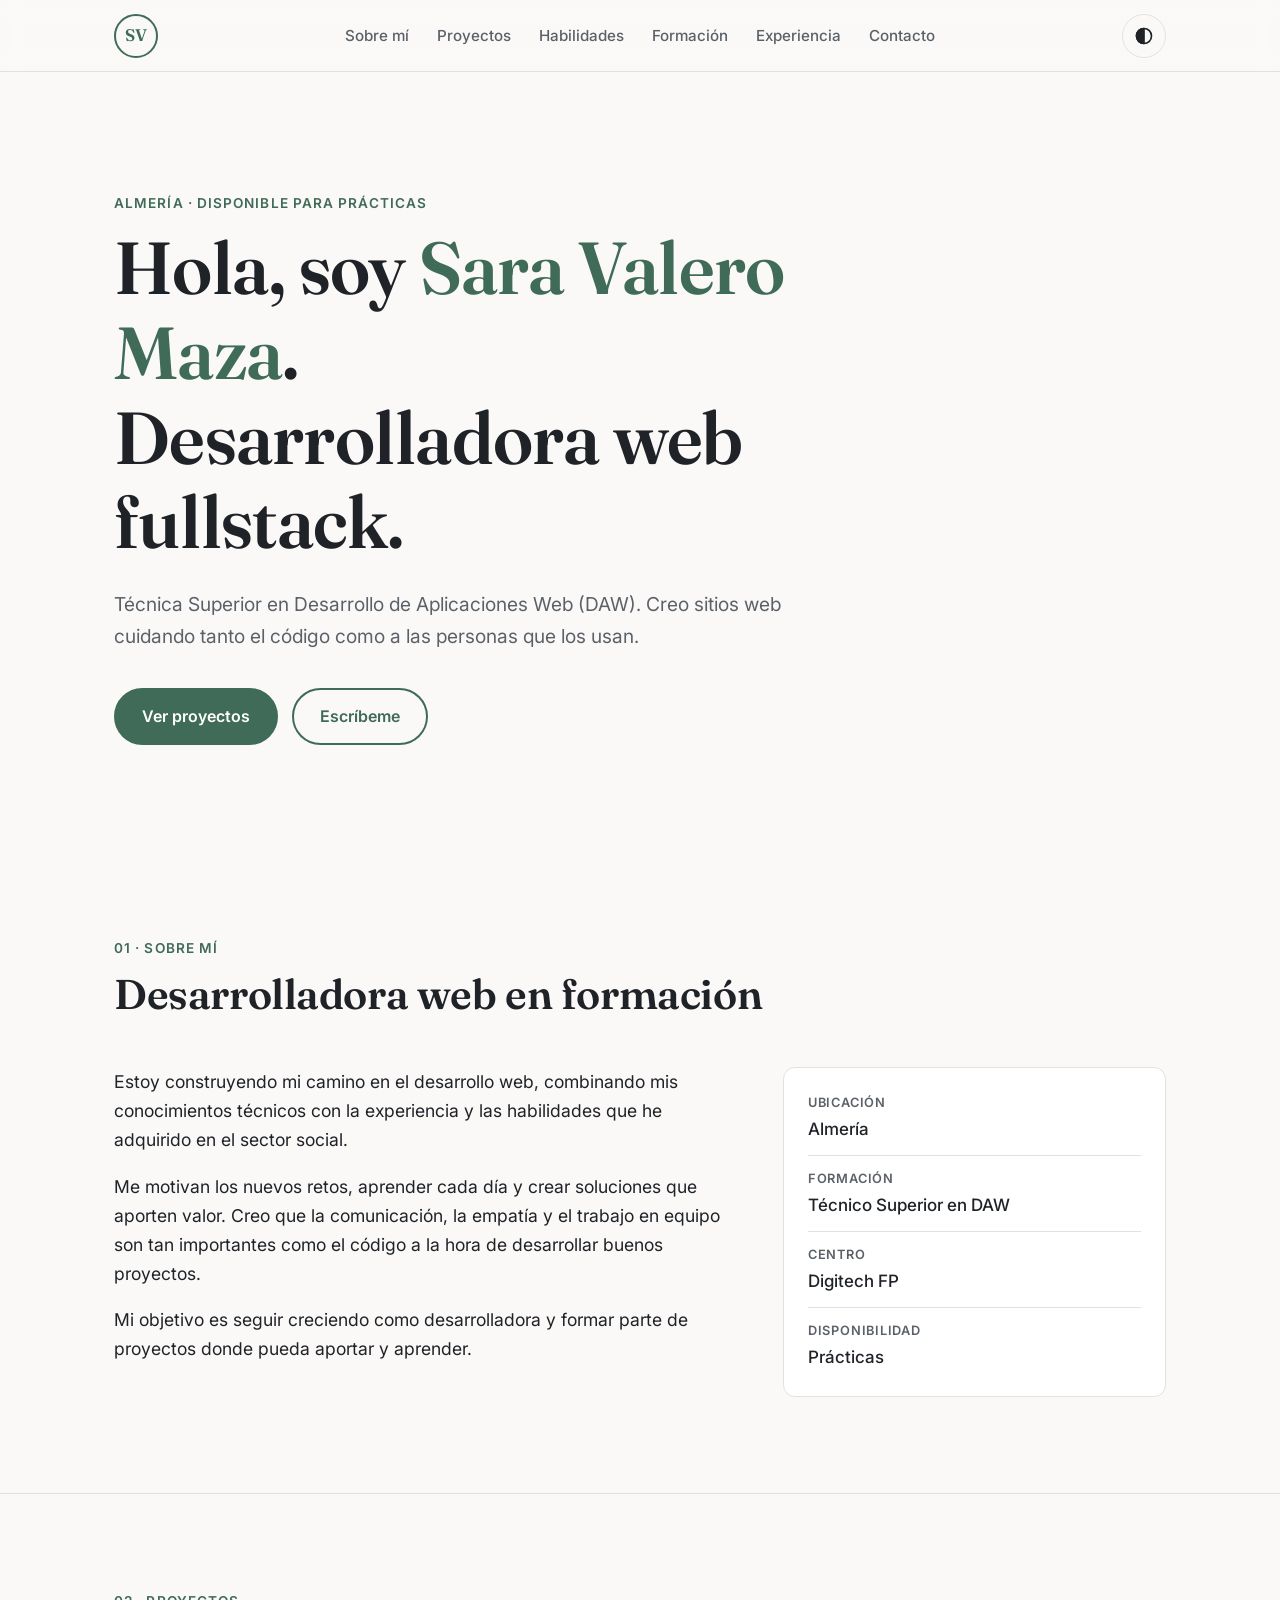
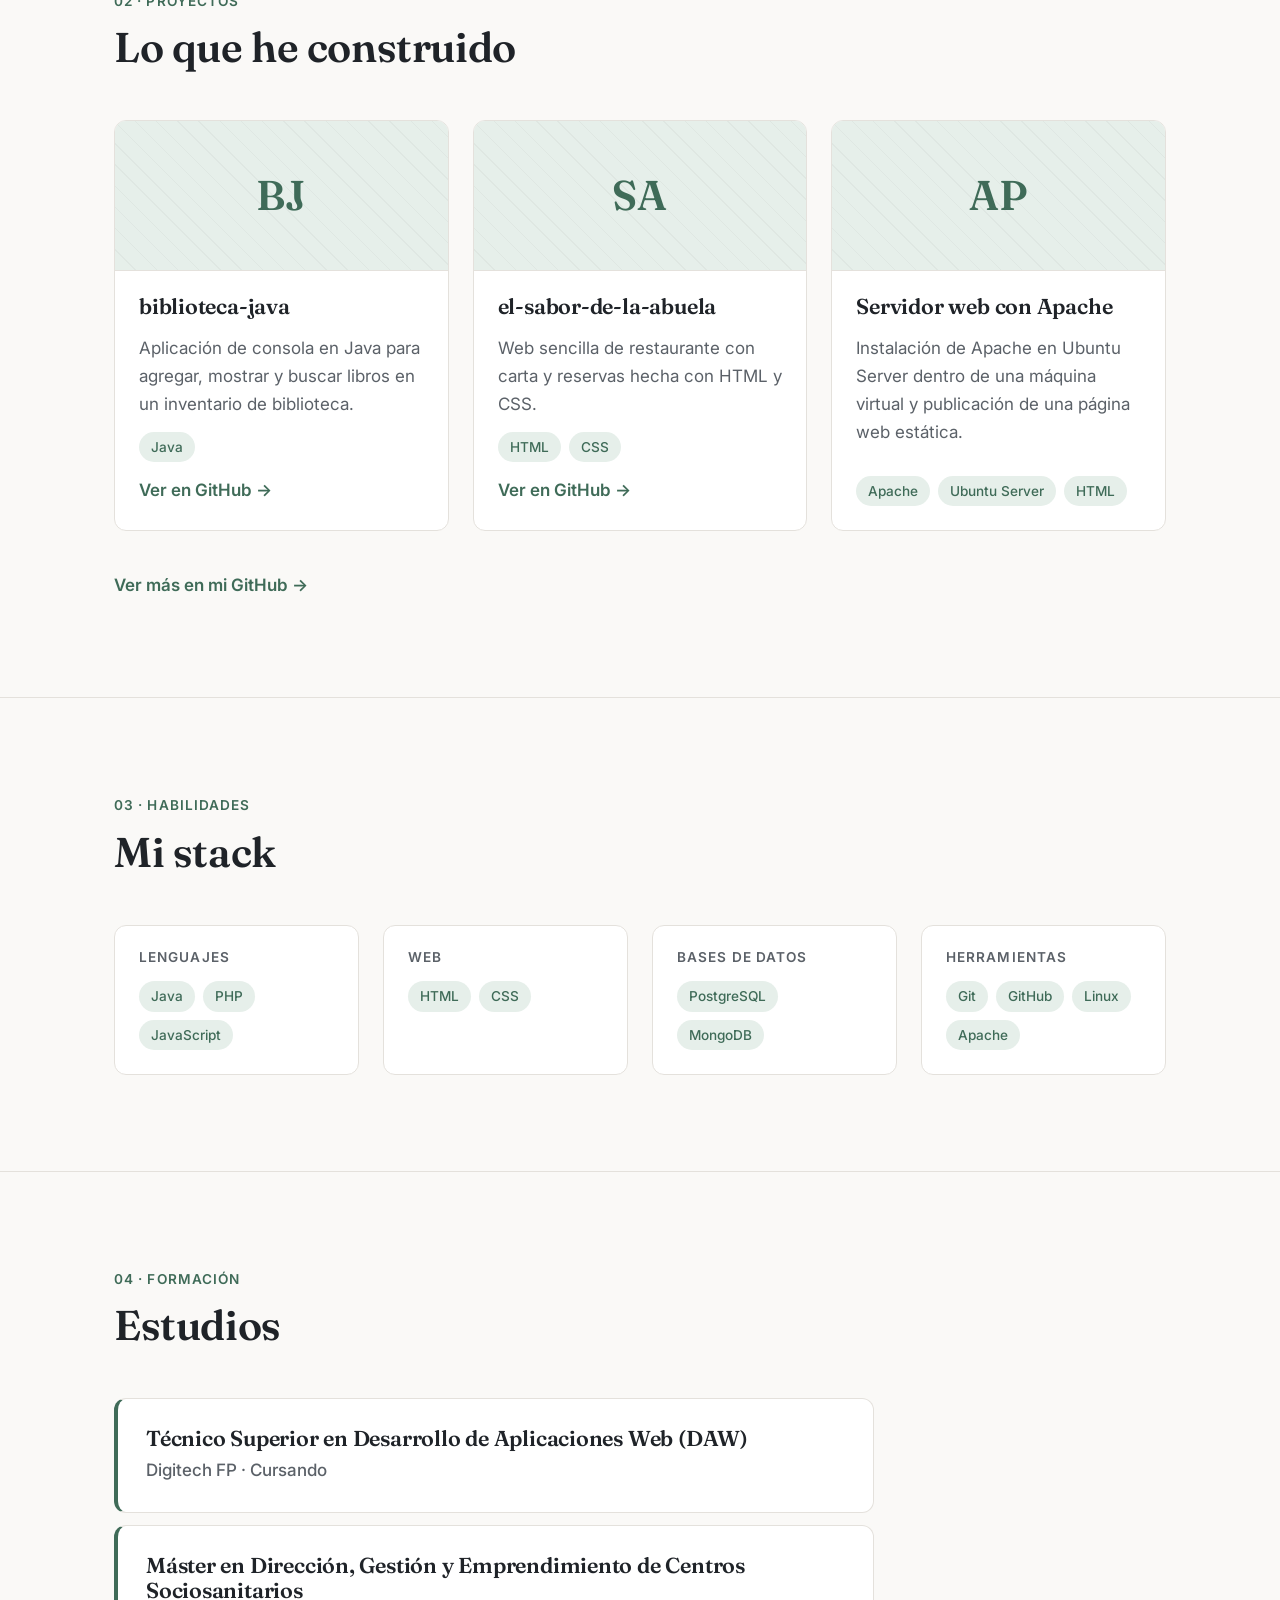
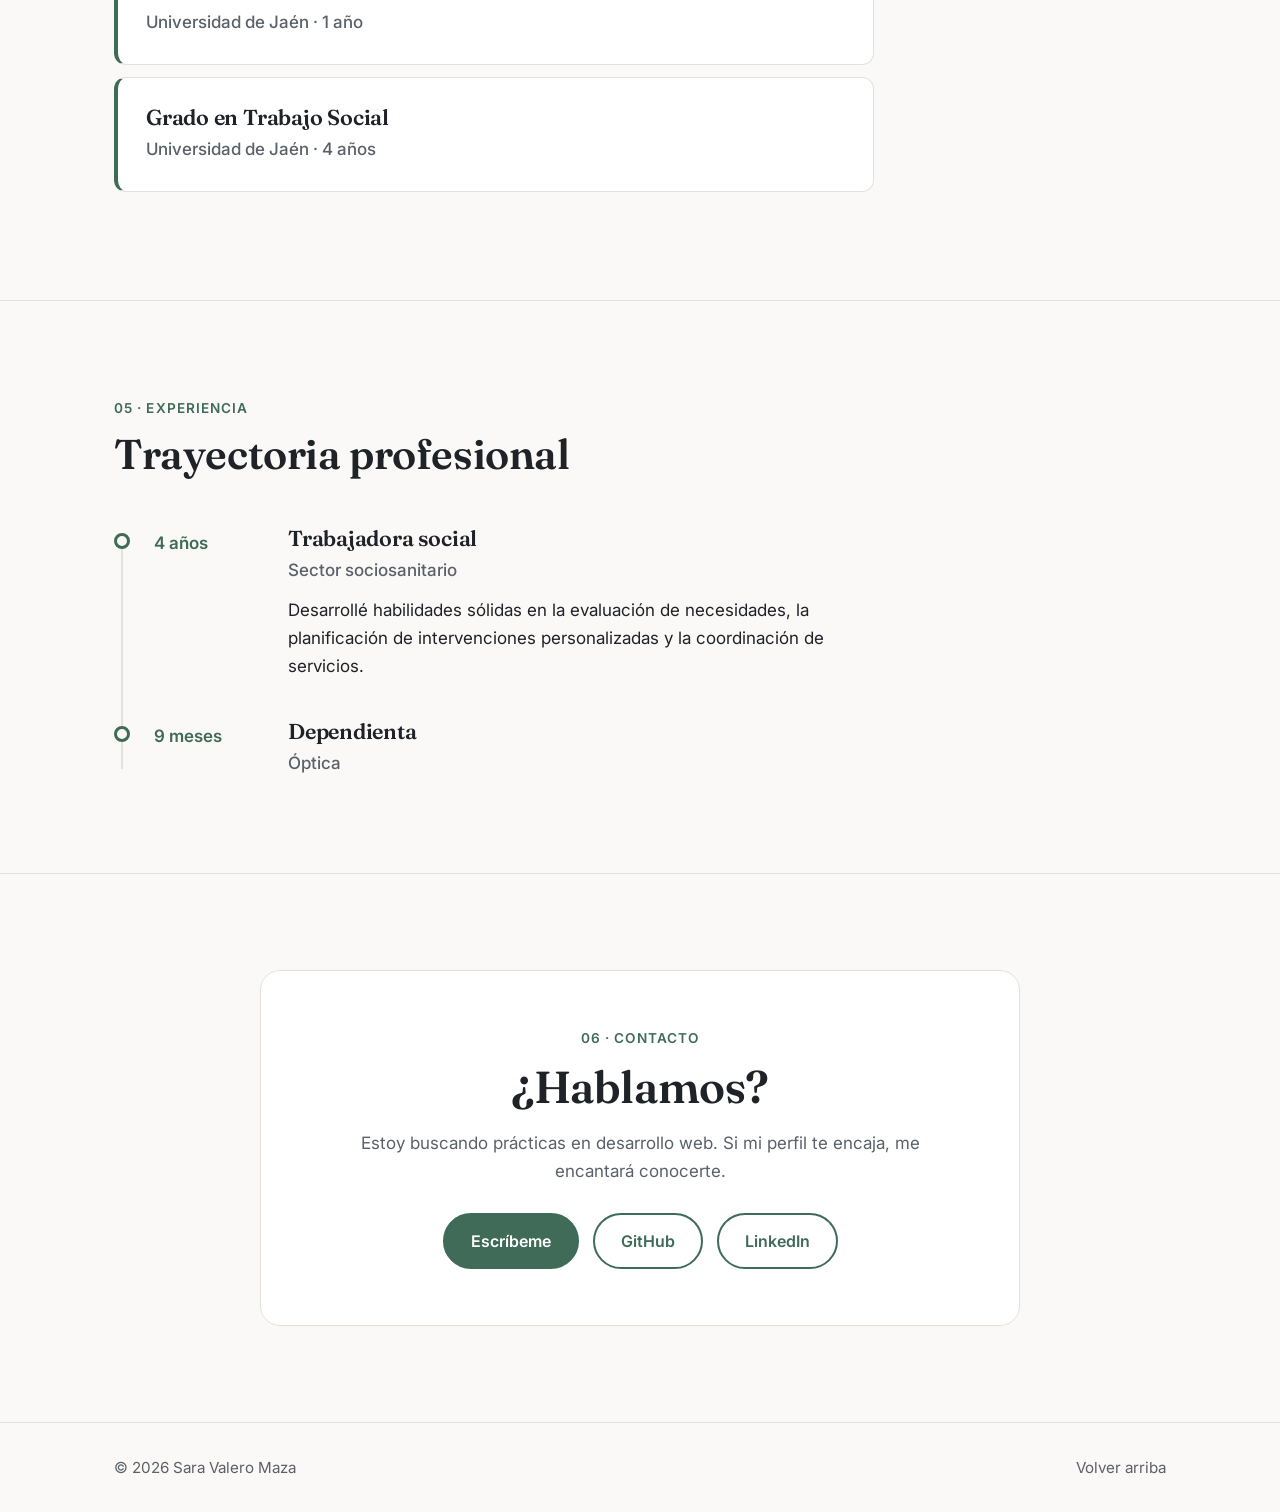
==== index.html @ df63bec0 "modificacion formacion" ====
<!DOCTYPE html>
<html lang="es">
<head>
  <meta charset="UTF-8">
  <meta name="viewport" content="width=device-width, initial-scale=1">
  <title>Sara Valero Maza · Desarrolladora web fullstack</title>
  <meta name="description" content="Portfolio de Sara Valero Maza, Técnica Superior en Desarrollo de Aplicaciones Web (DAW). Desarrolladora web fullstack en Almería, disponible para prácticas.">
  <meta name="theme-color" content="#FAF9F7">
  <meta name="color-scheme" content="light dark">

  <link rel="preconnect" href="https://fonts.googleapis.com">
  <link rel="preconnect" href="https://fonts.gstatic.com" crossorigin>
  <link href="https://fonts.googleapis.com/css2?family=Fraunces:opsz,wght@9..144,500;9..144,600&family=Inter:wght@400;500;600&display=swap" rel="stylesheet">
  <link rel="stylesheet" href="styles.css">

</head>
<body>
  <a class="skip-link" href="#contenido">Saltar al contenido</a>

  <header class="site-header" id="inicio-top">
    <div class="container header-inner">
      <a class="logo" href="#inicio" aria-label="Sara Valero Maza, ir al inicio">SV</a>

      <nav class="site-nav" aria-label="Navegación principal">
        <ul>
          <li><a href="#sobre-mi">Sobre mí</a></li>
          <li><a href="#proyectos">Proyectos</a></li>
          <li><a href="#habilidades">Habilidades</a></li>
          <li><a href="#formacion">Formación</a></li>
          <li><a href="#experiencia">Experiencia</a></li>
          <li><a href="#contacto">Contacto</a></li>
        </ul>
      </nav>

      <label class="icon-btn theme-switch" title="Cambiar entre modo claro y oscuro">
        <input type="checkbox" id="theme-toggle" aria-label="Modo oscuro / claro">
        <svg class="icon" viewBox="0 0 24 24" aria-hidden="true"><circle cx="12" cy="12" r="9"/><path d="M12 3a9 9 0 0 0 0 18z" fill="currentColor"/></svg>
      </label>
    </div>
  </header>

  <main id="contenido">

    <!-- INICIO -->
    <section class="hero" id="inicio" aria-labelledby="hero-title">
      <div class="container">
        <p class="eyebrow">Almería · Disponible para prácticas</p>
        <h1 id="hero-title">Hola, soy <span class="accent">Sara Valero Maza</span>.<br>Desarrolladora web fullstack.</h1>
        <p class="hero-lead">Técnica Superior en Desarrollo de Aplicaciones Web (DAW). Creo sitios web cuidando tanto el código como a las personas que los usan.</p>
        <div class="hero-actions">
          <a class="btn btn-primary" href="#proyectos">Ver proyectos</a>
          <a class="btn btn-outline" href="#email">Escríbeme</a>
        </div>
      </div>
    </section>

    <!-- SOBRE MÍ -->
    <section class="section" id="sobre-mi" aria-labelledby="sobre-title">
      <div class="container">
        <div class="section-head reveal">
          <p class="eyebrow">01 · Sobre mí</p>
          <h2 id="sobre-title">Desarrolladora web en formación</h2>
        </div>
        <div class="about-grid">
          <div class="about-text reveal">
            <p>Estoy construyendo mi camino en el desarrollo web, combinando mis conocimientos técnicos con la experiencia y las habilidades que he adquirido en el sector social.</p>
            <p>Me motivan los nuevos retos, aprender cada día y crear soluciones que aporten valor. Creo que la comunicación, la empatía y el trabajo en equipo son tan importantes como el código a la hora de desarrollar buenos proyectos.</p>
            <p>Mi objetivo es seguir creciendo como desarrolladora y formar parte de proyectos donde pueda aportar y aprender.</p>
          </div>
          <dl class="facts reveal">
            <div><dt>Ubicación</dt><dd>Almería</dd></div>
            <div><dt>Formación</dt><dd>Técnico Superior en DAW</dd></div>
            <div><dt>Centro</dt><dd>Digitech FP</dd></div>
            <div><dt>Disponibilidad</dt><dd>Prácticas</dd></div>
          </dl>
        </div>
      </div>
    </section>

    <!-- PROYECTOS -->
    <section class="section" id="proyectos" aria-labelledby="proyectos-title">
      <div class="container">
        <div class="section-head reveal">
          <p class="eyebrow">02 · Proyectos</p>
          <h2 id="proyectos-title">Lo que he construido</h2>
        </div>

        <div class="cards">
          <article class="card reveal">
            <div class="card-visual" aria-hidden="true"><span>BJ</span></div>
            <div class="card-body">
              <h3>biblioteca-java</h3>
              <p>Aplicación de consola en Java para agregar, mostrar y buscar libros en un inventario de biblioteca.</p>
              <ul class="tags" aria-label="Tecnologías">
                <li>Java</li>
              </ul>
              <a class="card-link" href="https://github.com/saravaleromaza/biblioteca-java" target="_blank" rel="noopener noreferrer">Ver en GitHub<span class="visually-hidden"> (biblioteca-java, se abre en una pestaña nueva)</span> <span aria-hidden="true">→</span></a>
            </div>
          </article>

          <article class="card reveal">
            <div class="card-visual" aria-hidden="true"><span>SA</span></div>
            <div class="card-body">
              <h3>el-sabor-de-la-abuela</h3>
              <p>Web sencilla de restaurante con carta y reservas hecha con HTML y CSS.</p>
              <ul class="tags" aria-label="Tecnologías">
                <li>HTML</li>
                <li>CSS</li>
              </ul>
              <a class="card-link" href="https://github.com/saravaleromaza/el-sabor-de-la-abuela" target="_blank" rel="noopener noreferrer">Ver en GitHub<span class="visually-hidden"> (el-sabor-de-la-abuela, se abre en una pestaña nueva)</span> <span aria-hidden="true">→</span></a>
            </div>
          </article>

          <article class="card reveal">
            <div class="card-visual" aria-hidden="true"><span>AP</span></div>
            <div class="card-body">
              <h3>Servidor web con Apache</h3>
              <p>Instalación de Apache en Ubuntu Server dentro de una máquina virtual y publicación de una página web estática.</p>
              <ul class="tags" aria-label="Tecnologías">
                <li>Apache</li>
                <li>Ubuntu Server</li>
                <li>HTML</li>
              </ul>
            </div>
          </article>
        </div>

        <p class="more reveal">
          <a class="card-link" href="https://github.com/saravaleromaza" target="_blank" rel="noopener noreferrer">Ver más en mi GitHub<span class="visually-hidden"></span> <span aria-hidden="true">→</span></a>
        </p>
      </div>
    </section>

    <!-- HABILIDADES -->
    <section class="section" id="habilidades" aria-labelledby="hab-title">
      <div class="container">
        <div class="section-head reveal">
          <p class="eyebrow">03 · Habilidades</p>
          <h2 id="hab-title">Mi stack</h2>
        </div>
        <div class="skills">
          <div class="skill-group reveal">
            <h3>Lenguajes</h3>
            <ul class="tags"><li>Java</li><li>PHP</li><li>JavaScript</li></ul>
          </div>
          <div class="skill-group reveal">
            <h3>Web</h3>
            <ul class="tags"><li>HTML</li><li>CSS</li></ul>
          </div>
          <div class="skill-group reveal">
            <h3>Bases de datos</h3>
            <ul class="tags"><li>PostgreSQL</li><li>MongoDB</li></ul>
          </div>
          <div class="skill-group reveal">
            <h3>Herramientas</h3>
            <ul class="tags"><li>Git</li><li>GitHub</li><li>Linux</li><li>Apache</li></ul>
          </div>
        </div>
      </div>
    </section>

    <!-- FORMACIÓN -->
    <section class="section" id="formacion" aria-labelledby="form-title">
      <div class="container">
        <div class="section-head reveal">
          <p class="eyebrow">04 · Formación</p>
          <h2 id="form-title">Estudios</h2>
        </div>
        <article class="edu reveal">
          <h3>Técnico Superior en Desarrollo de Aplicaciones Web (DAW)</h3>
          <p class="timeline-sub">Digitech FP · Cursando</p>
        </article>
        <article class="edu reveal">
          <h3>Máster en Dirección, Gestión y Emprendimiento de Centros Sociosanitarios</h3>
          <p class="timeline-sub">Universidad de Jaén · 1 año</p>
        </article>
        <article class="edu reveal">
          <h3>Grado en Trabajo Social</h3>
          <p class="timeline-sub">Universidad de Jaén · 4 años</p>
        </article>
      </div>
    </section>

    <!-- EXPERIENCIA -->
    <section class="section" id="experiencia" aria-labelledby="exp-title">
      <div class="container">
        <div class="section-head reveal">
          <p class="eyebrow">05 · Experiencia</p>
          <h2 id="exp-title">Trayectoria profesional</h2>
        </div>
        <ol class="timeline">
          <li class="timeline-item reveal">
            <div class="timeline-meta">4 años</div>
            <div class="timeline-content">
              <h3>Trabajadora social</h3>
              <p class="timeline-sub">Sector sociosanitario</p>
              <p>Desarrollé habilidades sólidas en la evaluación de necesidades, la planificación de intervenciones personalizadas y la coordinación de servicios.</p>
            </div>
          </li>
          <li class="timeline-item reveal">
            <div class="timeline-meta">9 meses</div>
            <div class="timeline-content">
              <h3>Dependienta</h3>
              <p class="timeline-sub">Óptica</p>
            </div>
          </li>
        </ol>
      </div>
    </section>

    <!-- CONTACTO -->
    <section class="section" id="contacto" aria-labelledby="contacto-title">
      <div class="container">
        <div class="contact-box reveal">
          <p class="eyebrow">06 · Contacto</p>
          <h2 id="contacto-title">¿Hablamos?</h2>
          <p>Estoy buscando prácticas en desarrollo web. Si mi perfil te encaja, me encantará conocerte.</p>
          <div class="hero-actions">
            <a class="btn btn-primary" href="#email">Escríbeme</a>
            <a class="btn btn-outline" href="https://github.com/saravaleromaza" target="_blank" rel="noopener noreferrer">GitHub<span class="visually-hidden"> (se abre en una pestaña nueva)</span></a>
            <a class="btn btn-outline" href="https://www.linkedin.com/in/saravaleromaza" target="_blank" rel="noopener noreferrer">LinkedIn<span class="visually-hidden"> (se abre en una pestaña nueva)</span></a>
          </div>
        </div>
      </div>
    </section>
  </main>

  <footer class="site-footer">
    <div class="container footer-inner">
      <p>© 2026 Sara Valero Maza</p>
      <a href="#inicio">Volver arriba</a>
    </div>
  </footer>

  <!-- TARJETA DE CONTACTO -->
  <div class="modal" id="email" role="dialog" aria-modal="true" aria-labelledby="email-title">
    <a class="modal-backdrop" href="#!" tabindex="-1" aria-label="Cerrar"></a>
    <div class="modal-card">
      <a class="modal-close" href="#!" aria-label="Cerrar tarjeta de contacto">×</a>
      <p class="eyebrow">Contacto</p>
      <h2 id="email-title">Mi correo</h2>
      <p class="email-address">svaleromaza@gmail.com</p>
      <p class="modal-hint">Selecciona la dirección para copiarla o abre tu programa de correo.</p>
      <a class="btn btn-primary" href="mailto:svaleromaza@gmail.com">Abrir mi correo</a>
    </div>
  </div>
</body>
</html>
---- styles.css ----
/* 1. Variables ----------------------------------------------------------- */
:root {
  --bg: #faf9f7;
  --surface: #ffffff;
  --text: #1f2328;
  --muted: #5b6168;
  --border: #e4e1dc;
  --accent: #3f6b58;
  --accent-contrast: #ffffff;
  --accent-soft: #e6efea;
  --shadow: 0 8px 24px rgba(31, 35, 40, 0.08);
  --header-bg: rgba(250, 249, 247, 0.85);
}

/* Si el sistema está en modo oscuro, se parte de ahí */
@media (prefers-color-scheme: dark) {
  :root {
  --bg: #121212;
  --surface: #1b1b1b;
  --text: #ededed;
  --muted: #a3a8ad;
  --border: #2c2c2c;
  --accent: #7fb69e;
  --accent-contrast: #101410;
  --accent-soft: #1f2b26;
  --shadow: 0 8px 24px rgba(0, 0, 0, 0.45);
  --header-bg: rgba(18, 18, 18, 0.85);
  }
}

/* El interruptor (casilla) invierte el tema actual */
:root:has(#theme-toggle:checked) {
  --bg: #121212;
  --surface: #1b1b1b;
  --text: #ededed;
  --muted: #a3a8ad;
  --border: #2c2c2c;
  --accent: #7fb69e;
  --accent-contrast: #101410;
  --accent-soft: #1f2b26;
  --shadow: 0 8px 24px rgba(0, 0, 0, 0.45);
  --header-bg: rgba(18, 18, 18, 0.85);
}
@media (prefers-color-scheme: dark) {
  :root:has(#theme-toggle:checked) {
  --bg: #faf9f7;
  --surface: #ffffff;
  --text: #1f2328;
  --muted: #5b6168;
  --border: #e4e1dc;
  --accent: #3f6b58;
  --accent-contrast: #ffffff;
  --accent-soft: #e6efea;
  --shadow: 0 8px 24px rgba(31, 35, 40, 0.08);
  --header-bg: rgba(250, 249, 247, 0.85);
  }
}

:root {
  --font-title: "Fraunces", Georgia, "Times New Roman", serif;
  --font-body: "Inter", system-ui, -apple-system, "Segoe UI", Roboto, sans-serif;
  --radius: 12px;
  --container: 1100px;
  --header-h: 72px;
}

/* 2. Base ---------------------------------------------------------------- */
*,
*::before,
*::after { box-sizing: border-box; }

html {
  scroll-behavior: smooth;
  scroll-padding-top: calc(var(--header-h) + 16px);
}

body {
  margin: 0;
  font-family: var(--font-body);
  font-size: 1.0625rem;
  line-height: 1.65;
  color: var(--text);
  background: var(--bg);
  transition: background-color 0.3s ease, color 0.3s ease;
  -webkit-font-smoothing: antialiased;
}

h1, h2, h3 {
  font-family: var(--font-title);
  font-weight: 600;
  line-height: 1.15;
  margin: 0;
  letter-spacing: -0.01em;
}

p { margin: 0 0 1em; }
ul, ol { margin: 0; padding: 0; list-style: none; }
a { color: inherit; }

:focus-visible {
  outline: 3px solid var(--accent);
  outline-offset: 3px;
  border-radius: 4px;
}

.visually-hidden {
  position: absolute;
  width: 1px;
  height: 1px;
  margin: -1px;
  padding: 0;
  overflow: hidden;
  clip: rect(0, 0, 0, 0);
  white-space: nowrap;
  border: 0;
}

.skip-link {
  position: absolute;
  left: 16px;
  top: -60px;
  z-index: 200;
  padding: 10px 16px;
  background: var(--accent);
  color: var(--accent-contrast);
  border-radius: 8px;
  text-decoration: none;
  font-weight: 600;
  transition: top 0.2s ease;
}
.skip-link:focus { top: 12px; }

/* 3. Layout -------------------------------------------------------------- */
.container {
  width: 100%;
  max-width: var(--container);
  margin: 0 auto;
  padding: 0 24px;
}

.section { padding: 96px 0; }
.section + .section { border-top: 1px solid var(--border); }

.section-head { margin-bottom: 48px; }
.section-head h2 { font-size: clamp(1.9rem, 4vw, 2.6rem); }

.eyebrow {
  margin: 0 0 12px;
  font-size: 0.85rem;
  font-weight: 600;
  letter-spacing: 0.08em;
  text-transform: uppercase;
  color: var(--accent);
}

.accent { color: var(--accent); }

/* 4. Componentes --------------------------------------------------------- */

/* Cabecera */
.site-header {
  position: sticky;
  top: 0;
  z-index: 100;
  height: var(--header-h);
  background: var(--header-bg);
  backdrop-filter: blur(10px);
  -webkit-backdrop-filter: blur(10px);
  border-bottom: 1px solid var(--border);
}

.header-inner {
  display: flex;
  align-items: center;
  justify-content: space-between;
  height: 100%;
  gap: 16px;
}

.logo {
  display: grid;
  place-items: center;
  width: 44px;
  height: 44px;
  border: 2px solid var(--accent);
  border-radius: 50%;
  font-family: var(--font-title);
  font-weight: 600;
  font-size: 1.05rem;
  color: var(--accent);
  text-decoration: none;
  transition: background-color 0.2s ease, color 0.2s ease;
}
.logo:hover { background: var(--accent); color: var(--accent-contrast); }

.site-nav ul { display: flex; gap: 28px; }

.site-nav a {
  position: relative;
  padding: 6px 0;
  font-size: 0.95rem;
  font-weight: 500;
  color: var(--muted);
  text-decoration: none;
  transition: color 0.2s ease;
}
.site-nav a::after {
  content: "";
  position: absolute;
  left: 0;
  bottom: 0;
  width: 100%;
  height: 2px;
  background: var(--accent);
  transform: scaleX(0);
  transform-origin: left;
  transition: transform 0.25s ease;
}
.site-nav a:hover { color: var(--text); }
.site-nav a:hover::after { transform: scaleX(1); }


.icon-btn {
  display: grid;
  place-items: center;
  width: 44px;
  height: 44px;
  padding: 0;
  background: transparent;
  color: var(--text);
  border: 1px solid var(--border);
  border-radius: 50%;
  cursor: pointer;
  transition: background-color 0.2s ease, border-color 0.2s ease;
}
.icon-btn:hover { background: var(--accent-soft); border-color: var(--accent); }

.icon {
  width: 20px;
  height: 20px;
  fill: none;
  stroke: currentColor;
  stroke-width: 2;
  stroke-linecap: round;
  stroke-linejoin: round;
}

/* Interruptor de tema (casilla oculta dentro de la etiqueta) */
.theme-switch { position: relative; cursor: pointer; }
.theme-switch input {
  position: absolute;
  inset: 0;
  width: 100%;
  height: 100%;
  margin: 0;
  opacity: 0;
  cursor: pointer;
}
.theme-switch:has(input:focus-visible) { outline: 3px solid var(--accent); outline-offset: 3px; }

/* Botones */
.btn {
  display: inline-block;
  padding: 13px 26px;
  font-weight: 600;
  font-size: 1rem;
  text-decoration: none;
  border-radius: 999px;
  border: 2px solid var(--accent);
  transition: transform 0.2s ease, background-color 0.2s ease, color 0.2s ease, box-shadow 0.2s ease;
}
.btn:hover { transform: translateY(-2px); box-shadow: var(--shadow); }
.btn-primary { background: var(--accent); color: var(--accent-contrast); }
.btn-outline { background: transparent; color: var(--accent); }
.btn-outline:hover { background: var(--accent-soft); }

/* Etiquetas */
.tags { display: flex; flex-wrap: wrap; gap: 8px; }
.tags li {
  padding: 4px 12px;
  font-size: 0.85rem;
  font-weight: 500;
  color: var(--accent);
  background: var(--accent-soft);
  border-radius: 999px;
}

/* Enlaces de tarjeta */
.card-link {
  display: inline-block;
  font-weight: 600;
  color: var(--accent);
  text-decoration: none;
  border-bottom: 2px solid transparent;
  transition: border-color 0.2s ease;
}
.card-link:hover { border-bottom-color: var(--accent); }

/* 5. Secciones ----------------------------------------------------------- */

/* Inicio */
.hero { padding: 120px 0 96px; }
.hero h1 {
  max-width: 18ch;
  font-size: clamp(2.5rem, 7vw, 4.6rem);
  margin-bottom: 24px;
}
.hero-lead {
  max-width: 60ch;
  font-size: 1.2rem;
  color: var(--muted);
  margin-bottom: 36px;
}
.hero-actions { display: flex; flex-wrap: wrap; gap: 14px; }

/* Sobre mí */
.about-grid {
  display: grid;
  grid-template-columns: 1.6fr 1fr;
  gap: 56px;
  align-items: start;
}
.about-text p { font-size: 1.1rem; }

.facts {
  margin: 0;
  padding: 24px;
  background: var(--surface);
  border: 1px solid var(--border);
  border-radius: var(--radius);
}
.facts div { padding: 12px 0; border-bottom: 1px solid var(--border); }
.facts div:first-child { padding-top: 0; }
.facts div:last-child { padding-bottom: 0; border-bottom: 0; }
.facts dt { font-size: 0.8rem; font-weight: 600; letter-spacing: 0.06em; text-transform: uppercase; color: var(--muted); }
.facts dd { margin: 2px 0 0; font-weight: 500; }

/* Proyectos */
.cards {
  display: grid;
  grid-template-columns: repeat(auto-fit, minmax(290px, 1fr));
  gap: 24px;
}

.card {
  display: flex;
  flex-direction: column;
  overflow: hidden;
  background: var(--surface);
  border: 1px solid var(--border);
  border-radius: var(--radius);
  transition: transform 0.25s ease, box-shadow 0.25s ease, border-color 0.25s ease;
}
.card:hover { transform: translateY(-6px); box-shadow: var(--shadow); border-color: var(--accent); }

.card-visual {
  display: grid;
  place-items: center;
  height: 150px;
  background:
    repeating-linear-gradient(45deg, transparent 0 14px, rgba(127, 127, 127, 0.07) 14px 15px),
    var(--accent-soft);
  border-bottom: 1px solid var(--border);
}
.card-visual span {
  font-family: var(--font-title);
  font-size: 2.6rem;
  font-weight: 600;
  color: var(--accent);
}

.card-body {
  display: flex;
  flex-direction: column;
  flex: 1;
  gap: 14px;
  padding: 24px;
}
.card-body h3 { font-size: 1.35rem; }
.card-body p { margin: 0; color: var(--muted); }
.card-body .tags { margin-top: auto; }

.more { margin: 40px 0 0; }

/* Habilidades */
.skills {
  display: grid;
  grid-template-columns: repeat(auto-fit, minmax(220px, 1fr));
  gap: 24px;
}
.skill-group {
  padding: 24px;
  background: var(--surface);
  border: 1px solid var(--border);
  border-radius: var(--radius);
}
.skill-group h3 {
  margin-bottom: 16px;
  font-family: var(--font-body);
  font-size: 0.85rem;
  letter-spacing: 0.08em;
  text-transform: uppercase;
  color: var(--muted);
}

/* Experiencia */
.timeline { position: relative; max-width: 760px; }
.timeline::before {
  content: "";
  position: absolute;
  left: 7px;
  top: 8px;
  bottom: 8px;
  width: 2px;
  background: var(--border);
}
.timeline-item {
  position: relative;
  display: grid;
  grid-template-columns: 110px 1fr;
  gap: 24px;
  padding: 0 0 40px 40px;
}
.timeline-item:last-child { padding-bottom: 0; }
.timeline-item::before {
  content: "";
  position: absolute;
  left: 0;
  top: 6px;
  width: 16px;
  height: 16px;
  background: var(--bg);
  border: 3px solid var(--accent);
  border-radius: 50%;
}
.timeline-meta { padding-top: 2px; font-weight: 600; color: var(--accent); }
.timeline-content h3 { font-size: 1.35rem; }
.timeline-sub { margin: 4px 0 12px; color: var(--muted); font-weight: 500; }
.timeline-content p:last-child { margin-bottom: 0; }

/* Formación */
.edu {
  max-width: 760px;
  padding: 28px;
  margin-bottom: 12px;
  background: var(--surface);
  border: 1px solid var(--border);
  border-left: 4px solid var(--accent);
  border-radius: var(--radius);
}
.edu h3 { font-size: 1.35rem; }
.edu .timeline-sub { margin-bottom: 0; }

/* Contacto */
.contact-box {
  max-width: 760px;
  padding: 56px 40px;
  text-align: center;
  background: var(--surface);
  border: 1px solid var(--border);
  border-radius: 20px;
  margin: 0 auto;
}
.contact-box h2 { margin-bottom: 16px; font-size: clamp(2rem, 4.5vw, 2.8rem); }
.contact-box p { color: var(--muted); max-width: 52ch; margin-left: auto; margin-right: auto; }
.contact-box .eyebrow { color: var(--accent); }
.contact-box .hero-actions { justify-content: center; margin-top: 28px; }

/* Pie */
.site-footer { padding: 32px 0; border-top: 1px solid var(--border); color: var(--muted); font-size: 0.95rem; }
.footer-inner { display: flex; justify-content: space-between; align-items: center; flex-wrap: wrap; gap: 12px; }
.footer-inner p { margin: 0; }
.footer-inner a { text-decoration: none; }
.footer-inner a:hover { color: var(--accent); }

/* 6. Movimiento ---------------------------------------------------------- */
@keyframes rise {
  from { opacity: 0; transform: translateY(20px); }
  to   { opacity: 1; transform: none; }
}

/* Portada: entrada al cargar */
.hero .container > * { animation: rise 0.7s ease both; }
.hero .container > :nth-child(2) { animation-delay: 0.08s; }
.hero .container > :nth-child(3) { animation-delay: 0.16s; }
.hero .container > :nth-child(4) { animation-delay: 0.24s; }

/* Resto de secciones: aparecen al hacer scroll (si el navegador lo soporta) */
@supports (animation-timeline: view()) {
  .reveal {
    animation: rise linear both;
    animation-timeline: view();
    animation-range: entry 0% entry 40%;
  }
}

/* Tarjeta de contacto: se abre con :target y da la vuelta */
.modal {
  position: fixed;
  inset: 0;
  z-index: 300;
  display: grid;
  place-items: center;
  padding: 20px;
  visibility: hidden;
  opacity: 0;
  transition: opacity 0.25s ease, visibility 0s linear 0.25s;
}
.modal:target {
  visibility: visible;
  opacity: 1;
  transition: opacity 0.25s ease;
}
.modal-backdrop {
  position: absolute;
  inset: 0;
  background: rgba(10, 10, 10, 0.55);
  backdrop-filter: blur(3px);
  -webkit-backdrop-filter: blur(3px);
}
.modal-card {
  position: relative;
  width: 100%;
  max-width: 460px;
  padding: 48px 32px 40px;
  text-align: center;
  background: var(--surface);
  border: 1px solid var(--border);
  border-radius: 20px;
  box-shadow: var(--shadow);
}
.modal:target .modal-card { animation: flip 0.7s cubic-bezier(0.2, 0.8, 0.2, 1) both; }
@keyframes flip {
  from { transform: perspective(1000px) rotateY(-100deg); opacity: 0; }
  to   { transform: perspective(1000px) rotateY(0); opacity: 1; }
}
.modal-card h2 { font-size: 2rem; margin-bottom: 20px; }
.email-address {
  margin: 0 0 12px;
  padding: 14px 16px;
  font-weight: 600;
  font-size: 1.15rem;
  word-break: break-all;
  color: var(--accent);
  background: var(--accent-soft);
  border-radius: var(--radius);
  user-select: all;
  -webkit-user-select: all;
}
.modal-hint { margin-bottom: 24px; font-size: 0.95rem; color: var(--muted); }
.modal-close {
  position: absolute;
  top: 12px;
  right: 12px;
  display: grid;
  place-items: center;
  width: 44px;
  height: 44px;
  font-size: 1.8rem;
  line-height: 1;
  text-decoration: none;
  color: var(--muted);
  border-radius: 50%;
  transition: background-color 0.2s ease, color 0.2s ease;
}
.modal-close:hover { background: var(--accent-soft); color: var(--text); }

@media (prefers-reduced-motion: reduce) {
  html { scroll-behavior: auto; }
  *, *::before, *::after {
    transition-duration: 0.01ms !important;
    animation-duration: 0.01ms !important;
    animation-delay: 0s !important;
  }
  .card:hover, .btn:hover { transform: none; }
}

/* Responsive ------------------------------------------------------------- */
@media (max-width: 860px) {
  :root { --header-h: 112px; }

  .site-header { height: auto; padding: 10px 0 8px; }
  .header-inner { flex-wrap: wrap; row-gap: 6px; }
  .logo { order: 1; }
  .theme-switch { order: 2; }
  .site-nav {
    order: 3;
    width: 100%;
    overflow-x: auto;
    scrollbar-width: none;
    -webkit-overflow-scrolling: touch;
  }
  .site-nav::-webkit-scrollbar { display: none; }
  .site-nav ul { gap: 22px; white-space: nowrap; padding: 2px 0 4px; }

  .about-grid { grid-template-columns: 1fr; gap: 32px; }
  .section { padding: 72px 0; }
  .hero { padding: 72px 0 64px; }
}

@media (max-width: 560px) {
  .container { padding: 0 20px; }
  .timeline-item { grid-template-columns: 1fr; gap: 4px; }
  .contact-box { padding: 40px 24px; }
  .btn { width: 100%; text-align: center; }
  .modal-card { padding: 48px 20px 32px; }
}
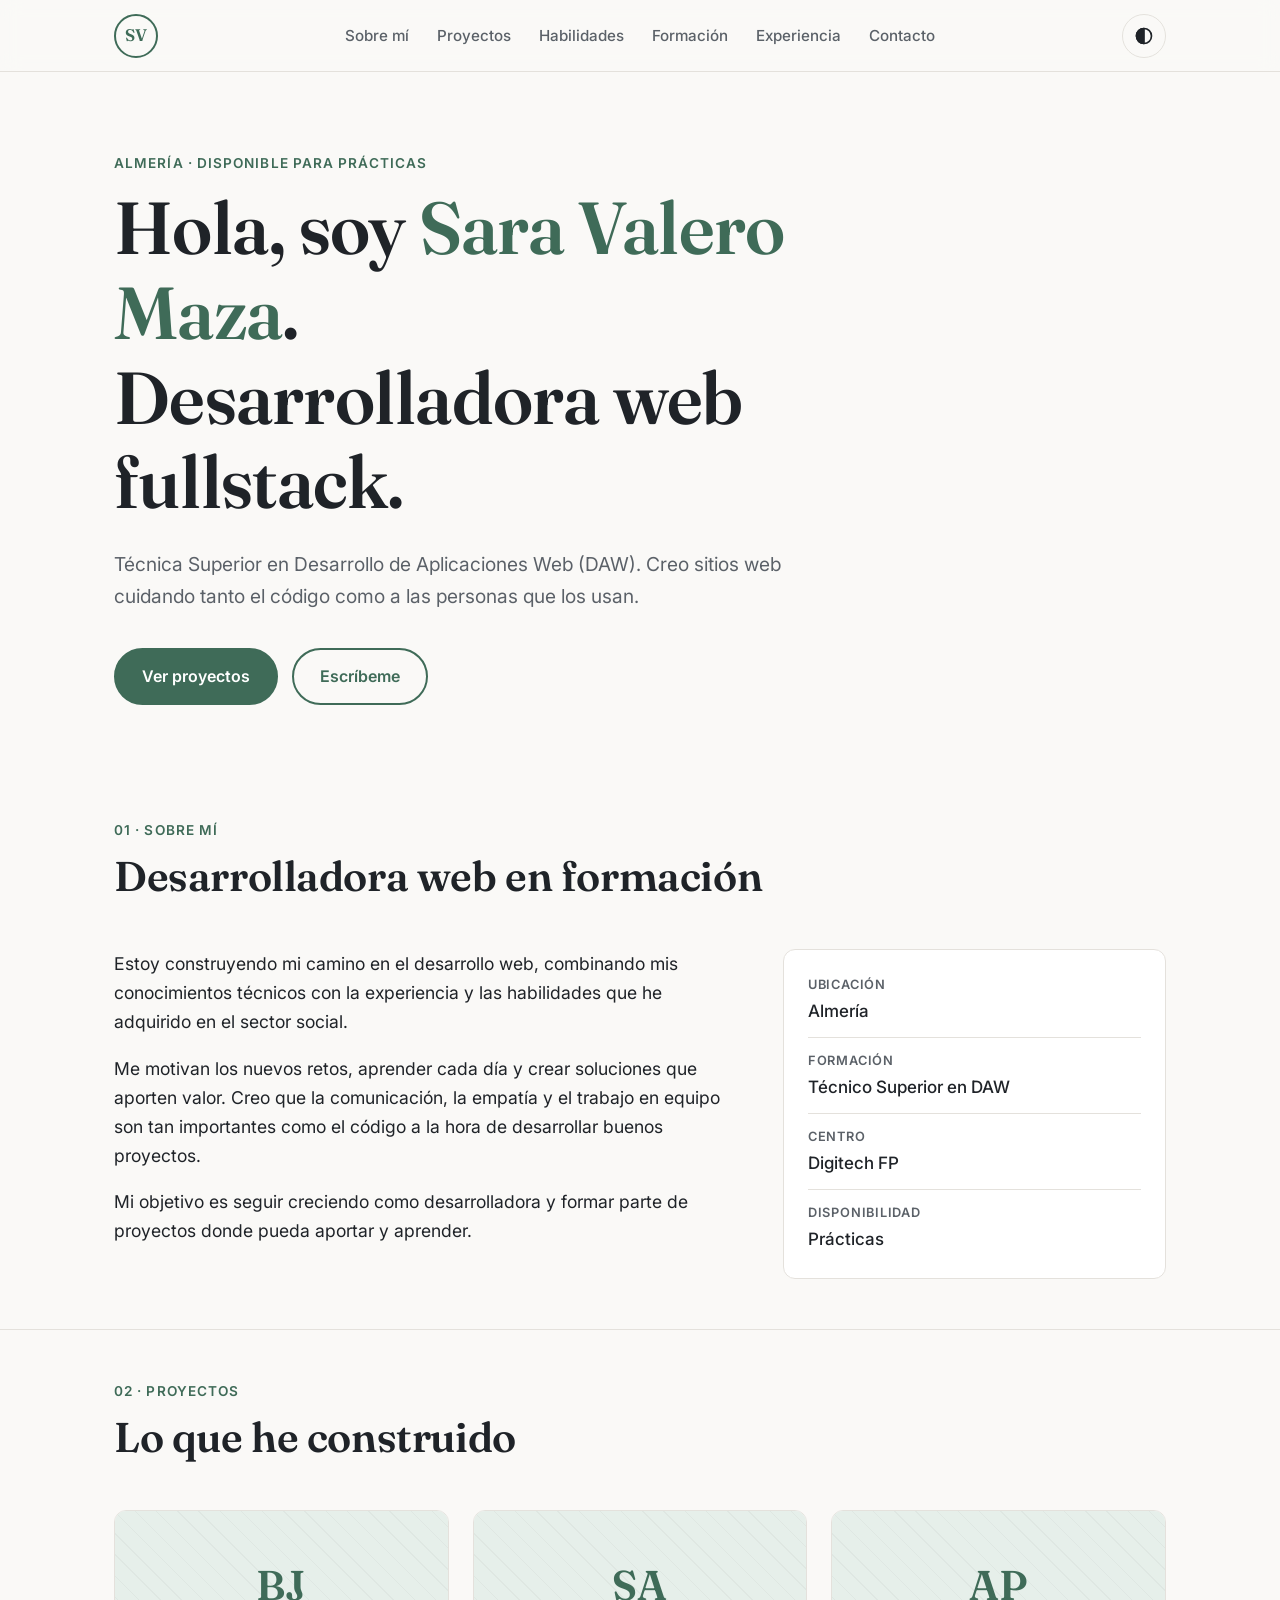
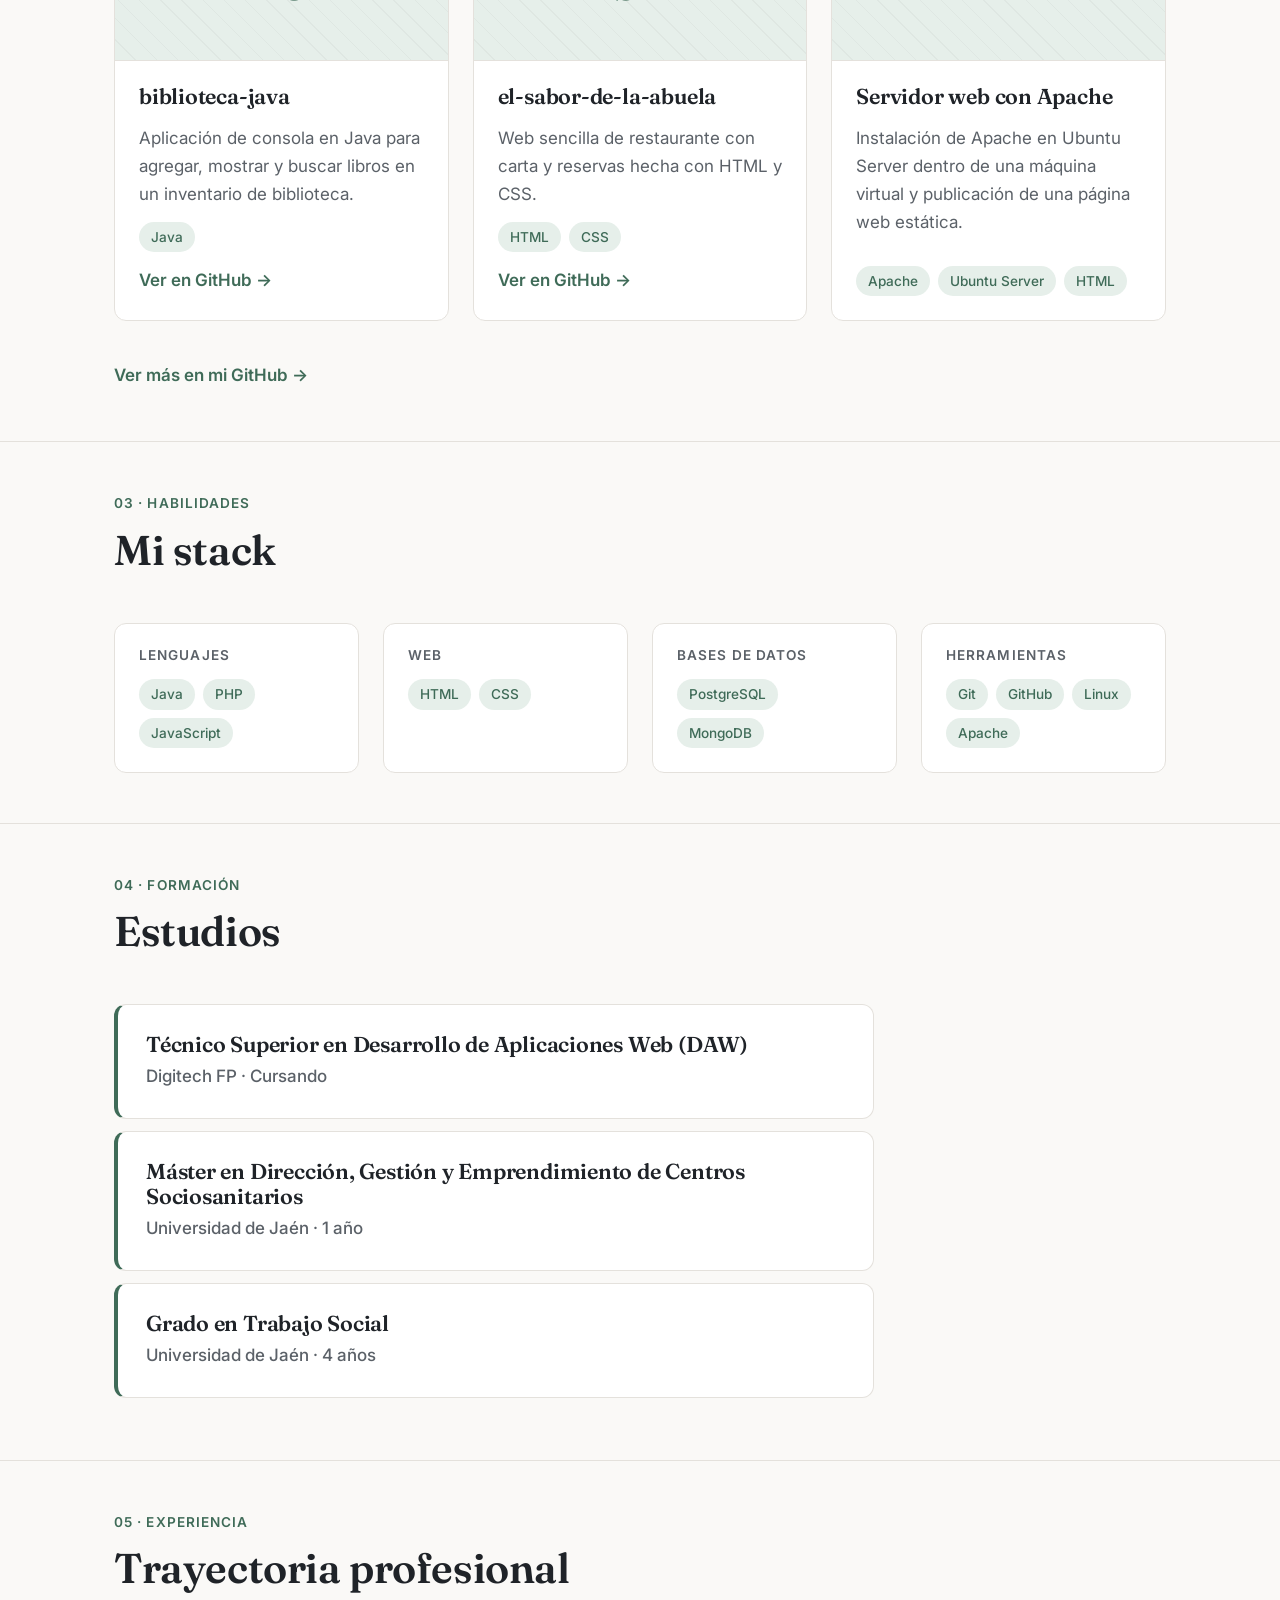
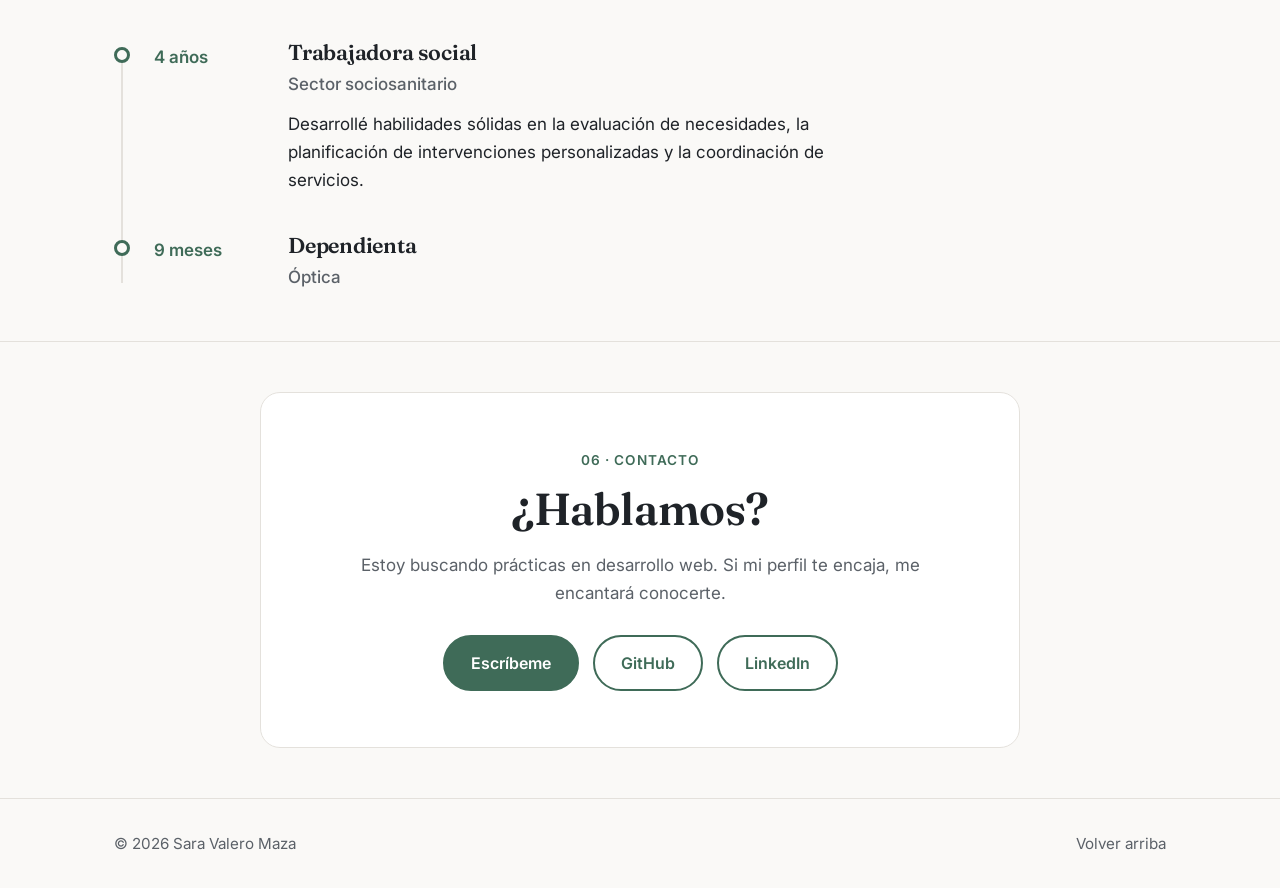
==== commit 8532a643: "se añade favicon" ====
--- a/index.html
+++ b/index.html
@@ -6,6 +6,10 @@
   <title>Sara Valero Maza · Desarrolladora web fullstack</title>
   <meta name="description" content="Portfolio de Sara Valero Maza, Técnica Superior en Desarrollo de Aplicaciones Web (DAW). Desarrolladora web fullstack en Almería, disponible para prácticas.">
   <meta name="theme-color" content="#FAF9F7">
+  <link rel="icon" href="favicon/favicon.ico" sizes="48x48">
+  <link rel="icon" type="image/png" sizes="32x32" href="favicon/favicon-32.png">
+  <link rel="icon" type="image/png" sizes="192x192" href="favicon/favicon-192.png">
+  <link rel="apple-touch-icon" href="favicon/apple-touch-icon.png">
   <meta name="color-scheme" content="light dark">
 
   <link rel="preconnect" href="https://fonts.googleapis.com">
--- a/styles.css
+++ b/styles.css
@@ -138,7 +138,7 @@
   padding: 0 24px;
 }
 
-.section { padding: 96px 0; }
+.section { padding: 50px 0; }
 .section + .section { border-top: 1px solid var(--border); }
 
 .section-head { margin-bottom: 48px; }
@@ -299,7 +299,7 @@
 /* 5. Secciones ----------------------------------------------------------- */
 
 /* Inicio */
-.hero { padding: 120px 0 96px; }
+.hero { padding: 80px 0 64px; }
 .hero h1 {
   max-width: 18ch;
   font-size: clamp(2.5rem, 7vw, 4.6rem);
@@ -594,8 +594,8 @@
   .site-nav ul { gap: 22px; white-space: nowrap; padding: 2px 0 4px; }
 
   .about-grid { grid-template-columns: 1fr; gap: 32px; }
-  .section { padding: 72px 0; }
-  .hero { padding: 72px 0 64px; }
+  .section { padding: 44px 0; }
+  .hero { padding: 48px 0 40px; }
 }
 
 @media (max-width: 560px) {
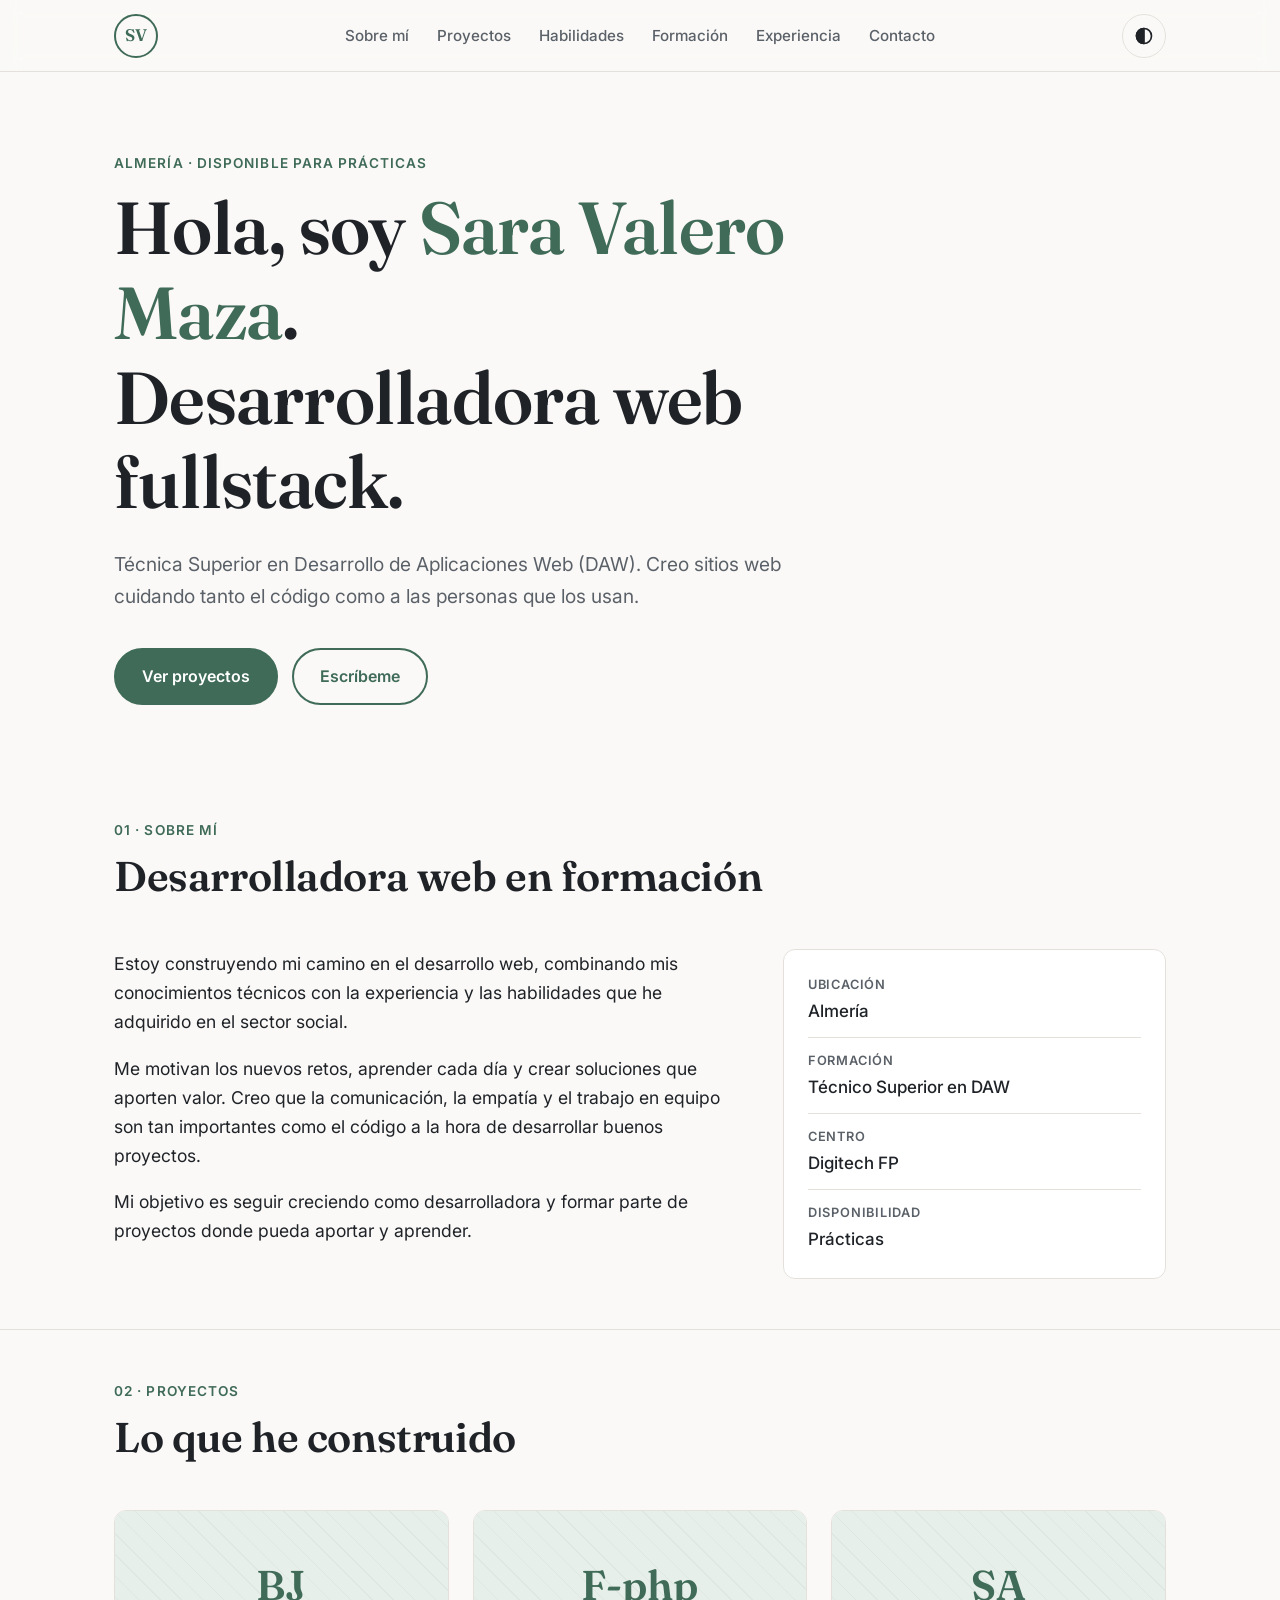
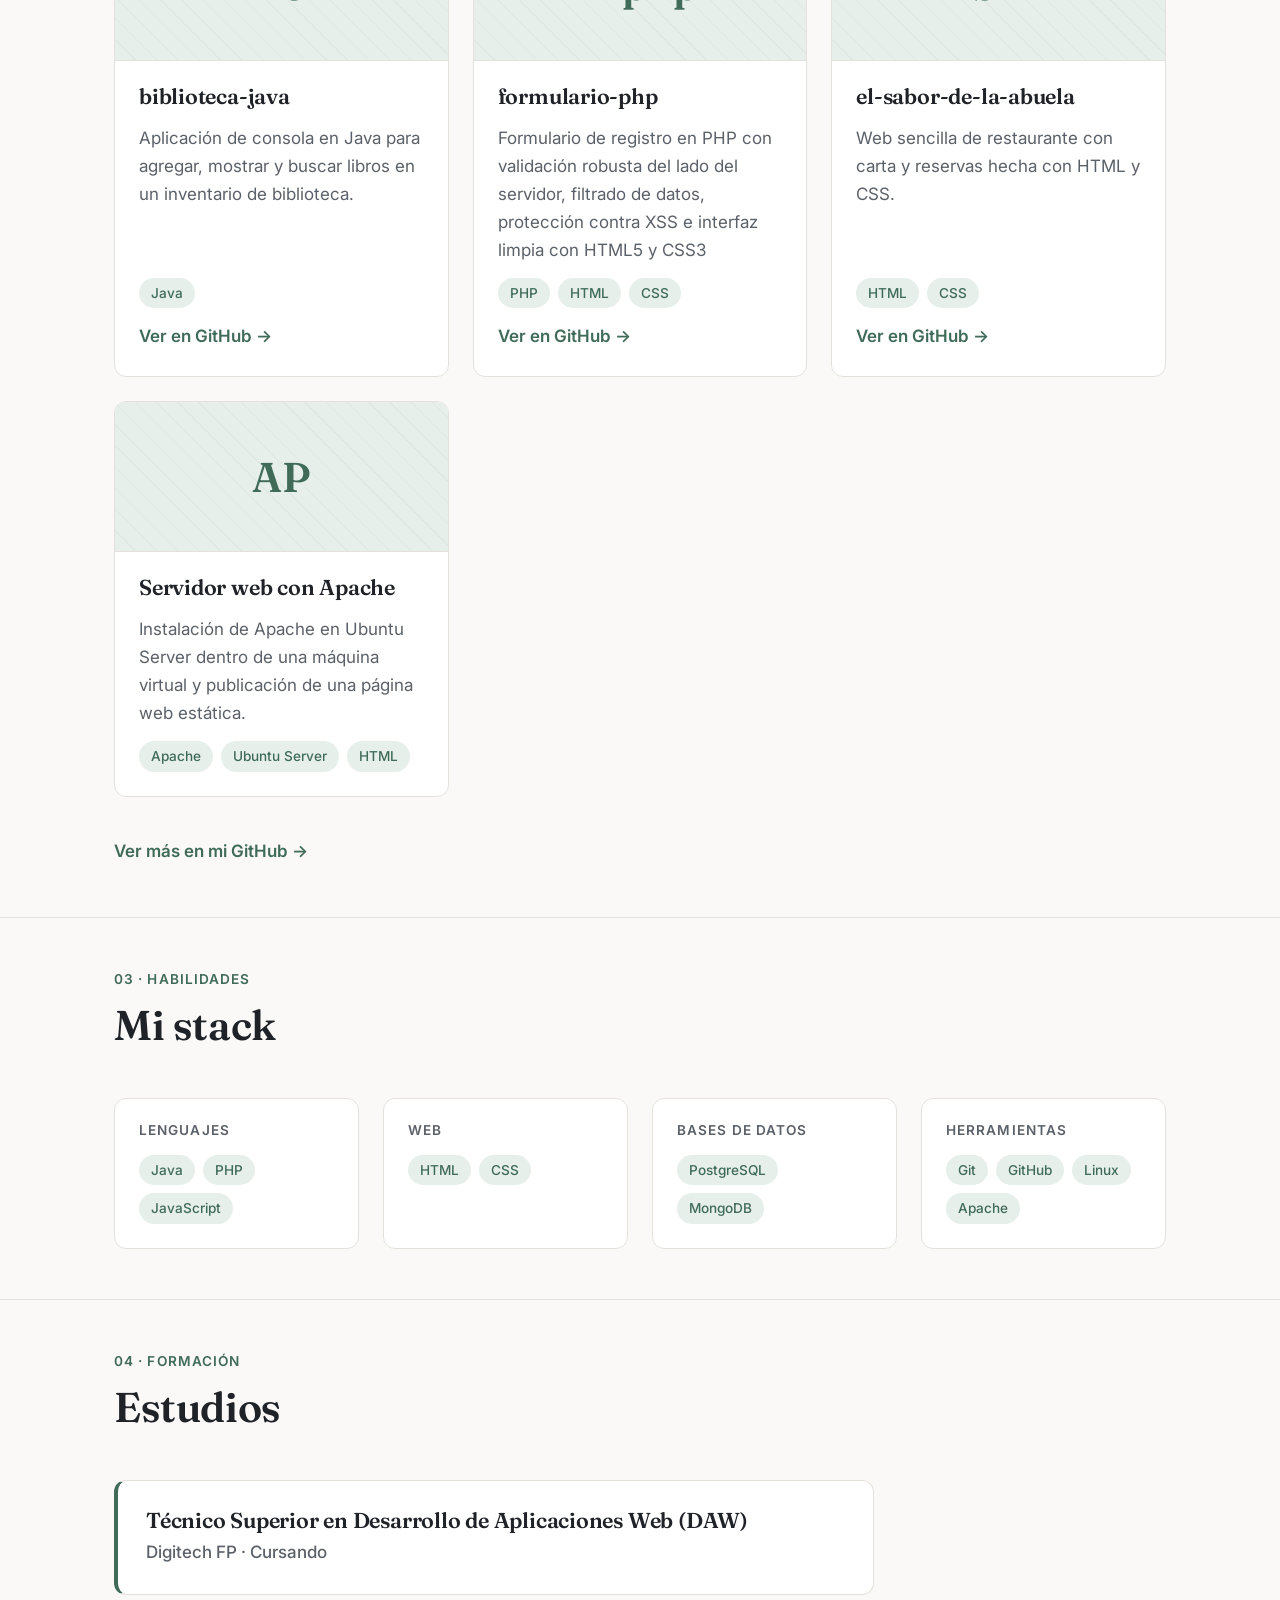
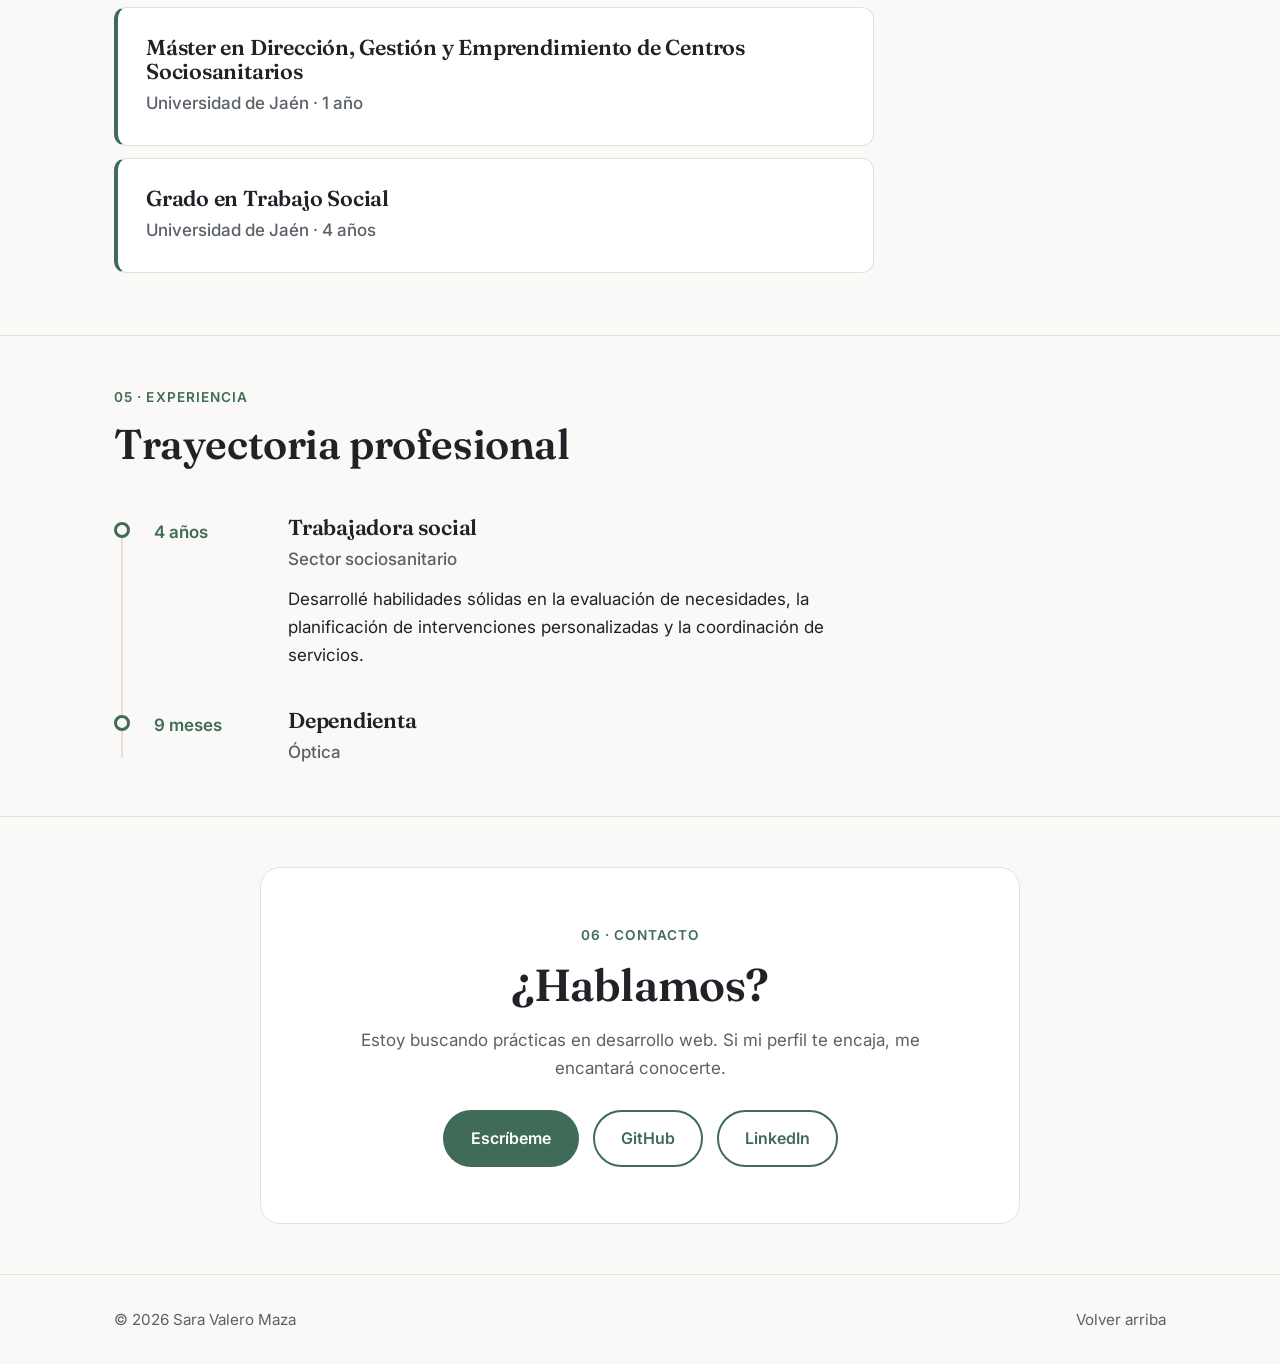
==== commit 2b63041e: "se añade proyecto formulario php" ====
--- a/index.html
+++ b/index.html
@@ -98,7 +98,21 @@
               <ul class="tags" aria-label="Tecnologías">
                 <li>Java</li>
               </ul>
-              <a class="card-link" href="https://github.com/saravaleromaza/biblioteca-java" target="_blank" rel="noopener noreferrer">Ver en GitHub<span class="visually-hidden"> (biblioteca-java, se abre en una pestaña nueva)</span> <span aria-hidden="true">→</span></a>
+              <a class="card-link" href="https://github.com/saravaleromaza/biblioteca-java" target="_blank" rel="noopener noreferrer">Ver en GitHub<span class="visually-hidden"></span> <span aria-hidden="true">→</span></a>
+            </div>
+          </article>
+
+          <article class="card reveal">
+            <div class="card-visual" aria-hidden="true"><span>F-php</span></div>
+            <div class="card-body">
+              <h3>formulario-php</h3>
+              <p>Formulario de registro en PHP con validación robusta del lado del servidor, filtrado de datos, protección contra XSS e interfaz limpia con HTML5 y CSS3</p>
+              <ul class="tags" aria-label="Tecnologías">
+                <li>PHP</li>
+                <li>HTML</li>
+                <li>CSS</li>
+              </ul>
+              <a class="card-link" href="https://github.com/saravaleromaza/formulario-php" target="_blank" rel="noopener noreferrer">Ver en GitHub<span class="visually-hidden"></span> <span aria-hidden="true">→</span></a>
             </div>
           </article>
 
@@ -111,7 +125,7 @@
                 <li>HTML</li>
                 <li>CSS</li>
               </ul>
-              <a class="card-link" href="https://github.com/saravaleromaza/el-sabor-de-la-abuela" target="_blank" rel="noopener noreferrer">Ver en GitHub<span class="visually-hidden"> (el-sabor-de-la-abuela, se abre en una pestaña nueva)</span> <span aria-hidden="true">→</span></a>
+              <a class="card-link" href="https://github.com/saravaleromaza/el-sabor-de-la-abuela" target="_blank" rel="noopener noreferrer">Ver en GitHub<span class="visually-hidden"></span> <span aria-hidden="true">→</span></a>
             </div>
           </article>
 
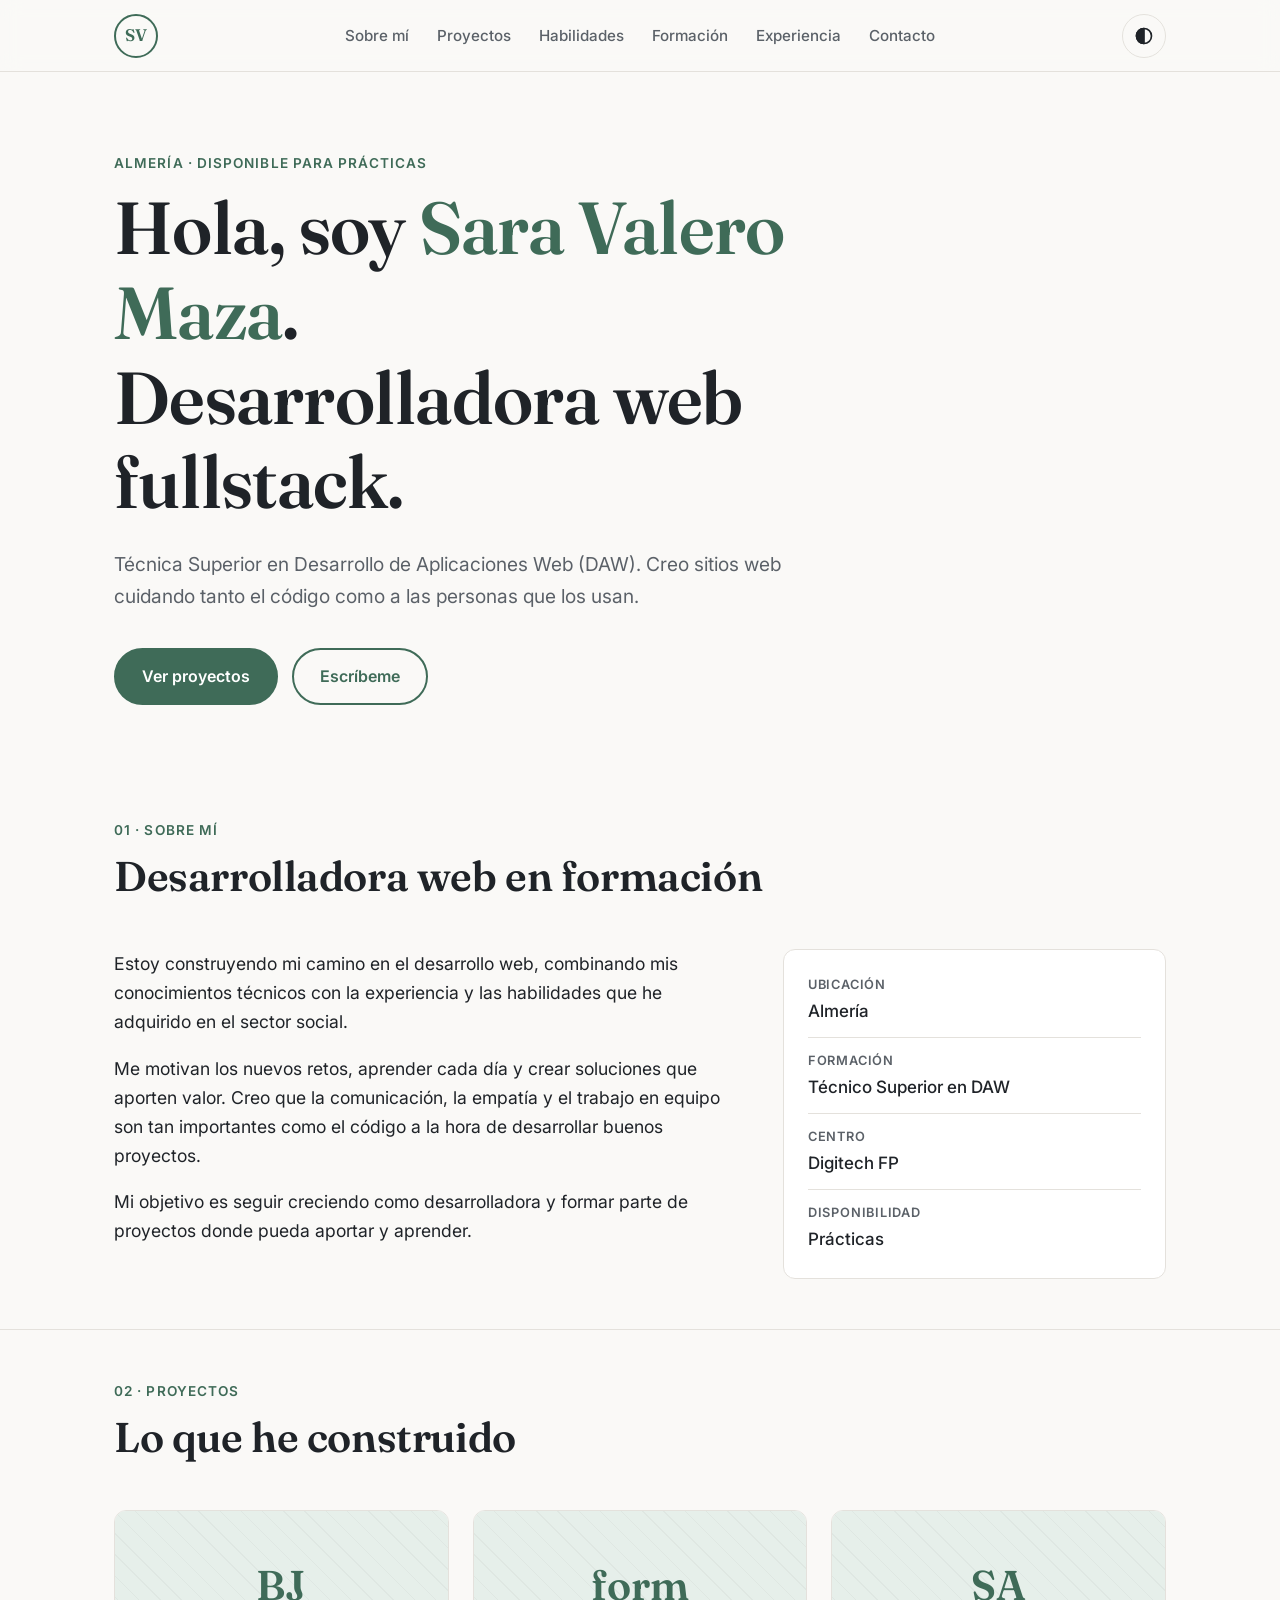
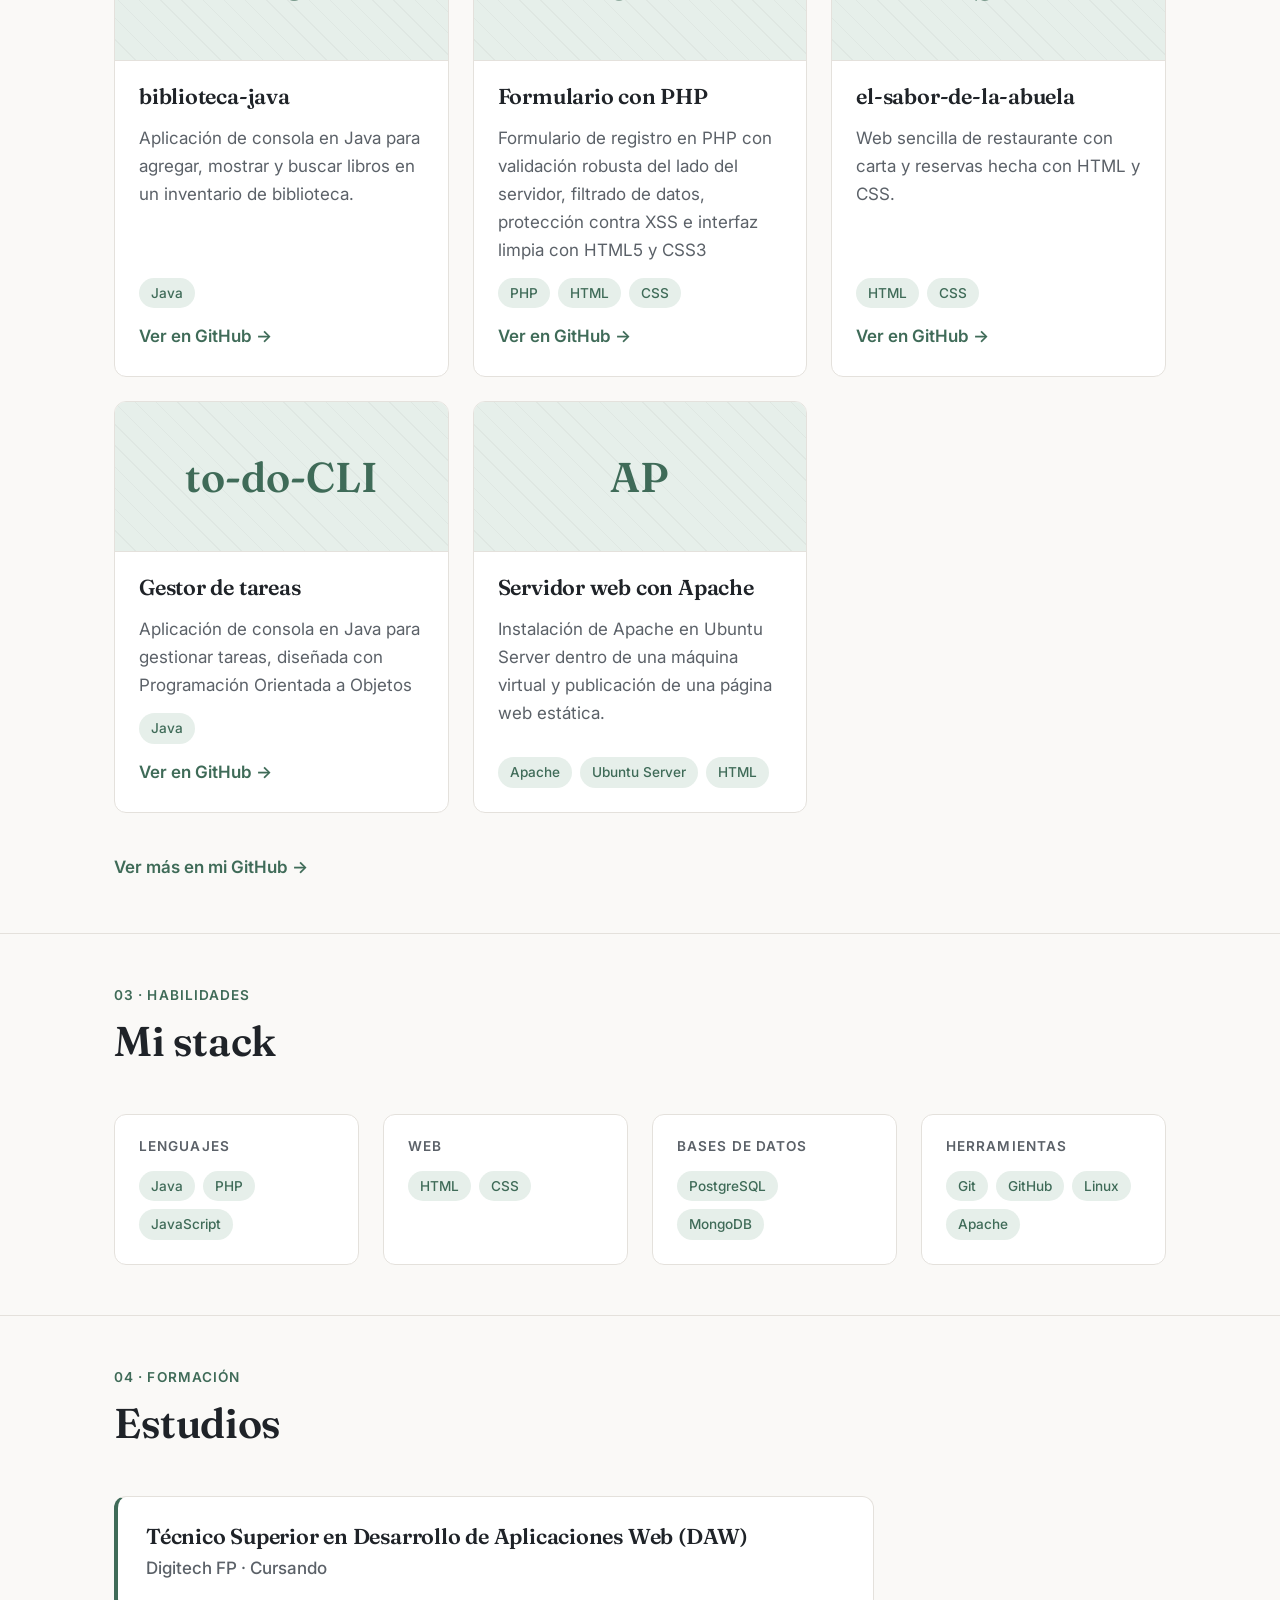
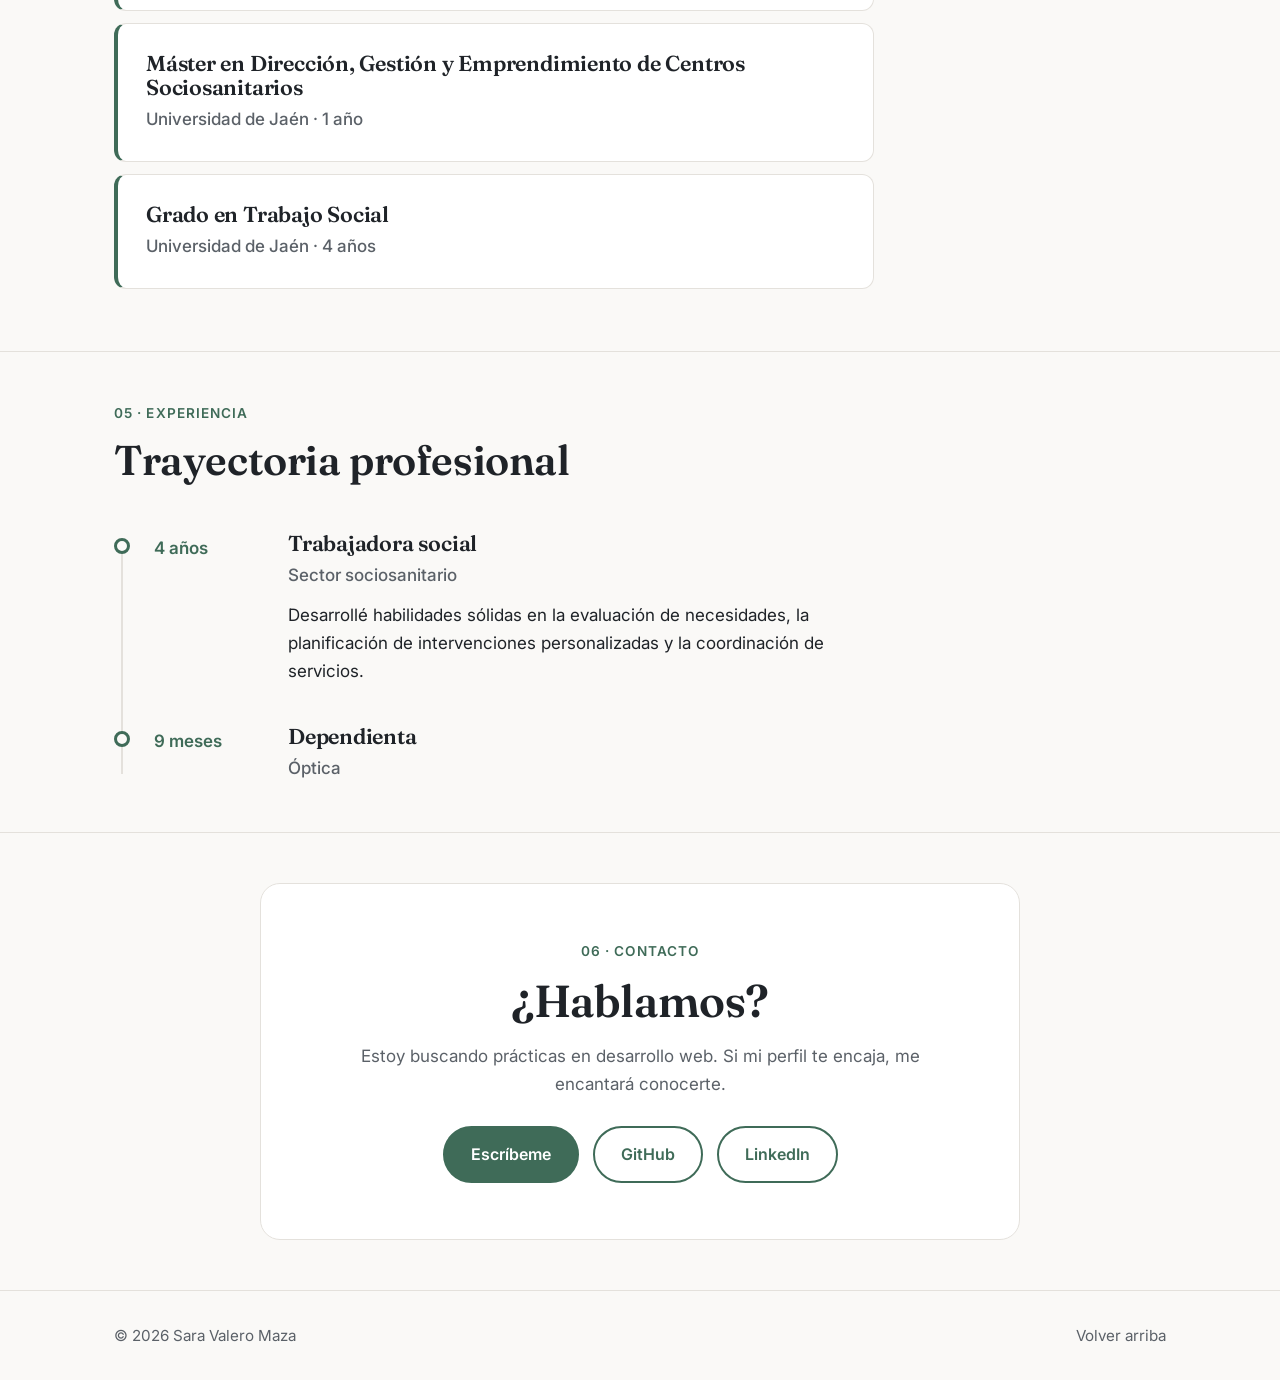
==== commit 6f48a4f5: "se añade proyecto to-do-cli" ====
--- a/index.html
+++ b/index.html
@@ -103,9 +103,9 @@
           </article>
 
           <article class="card reveal">
-            <div class="card-visual" aria-hidden="true"><span>F-php</span></div>
-            <div class="card-body">
-              <h3>formulario-php</h3>
+            <div class="card-visual" aria-hidden="true"><span>form</span></div>
+            <div class="card-body">
+              <h3>Formulario con PHP</h3>
               <p>Formulario de registro en PHP con validación robusta del lado del servidor, filtrado de datos, protección contra XSS e interfaz limpia con HTML5 y CSS3</p>
               <ul class="tags" aria-label="Tecnologías">
                 <li>PHP</li>
@@ -126,6 +126,18 @@
                 <li>CSS</li>
               </ul>
               <a class="card-link" href="https://github.com/saravaleromaza/el-sabor-de-la-abuela" target="_blank" rel="noopener noreferrer">Ver en GitHub<span class="visually-hidden"></span> <span aria-hidden="true">→</span></a>
+            </div>
+          </article>
+
+          <article class="card reveal">
+            <div class="card-visual" aria-hidden="true"><span>to-do-CLI</span></div>
+            <div class="card-body">
+              <h3>Gestor de tareas</h3>
+              <p>Aplicación de consola en Java para gestionar tareas, diseñada con Programación Orientada a Objetos</p>
+              <ul class="tags" aria-label="Tecnologías">
+                <li>Java</li>
+              </ul>
+              <a class="card-link" href="https://github.com/saravaleromaza/to-do-CLI" target="_blank" rel="noopener noreferrer">Ver en GitHub<span class="visually-hidden"></span> <span aria-hidden="true">→</span></a>
             </div>
           </article>
 
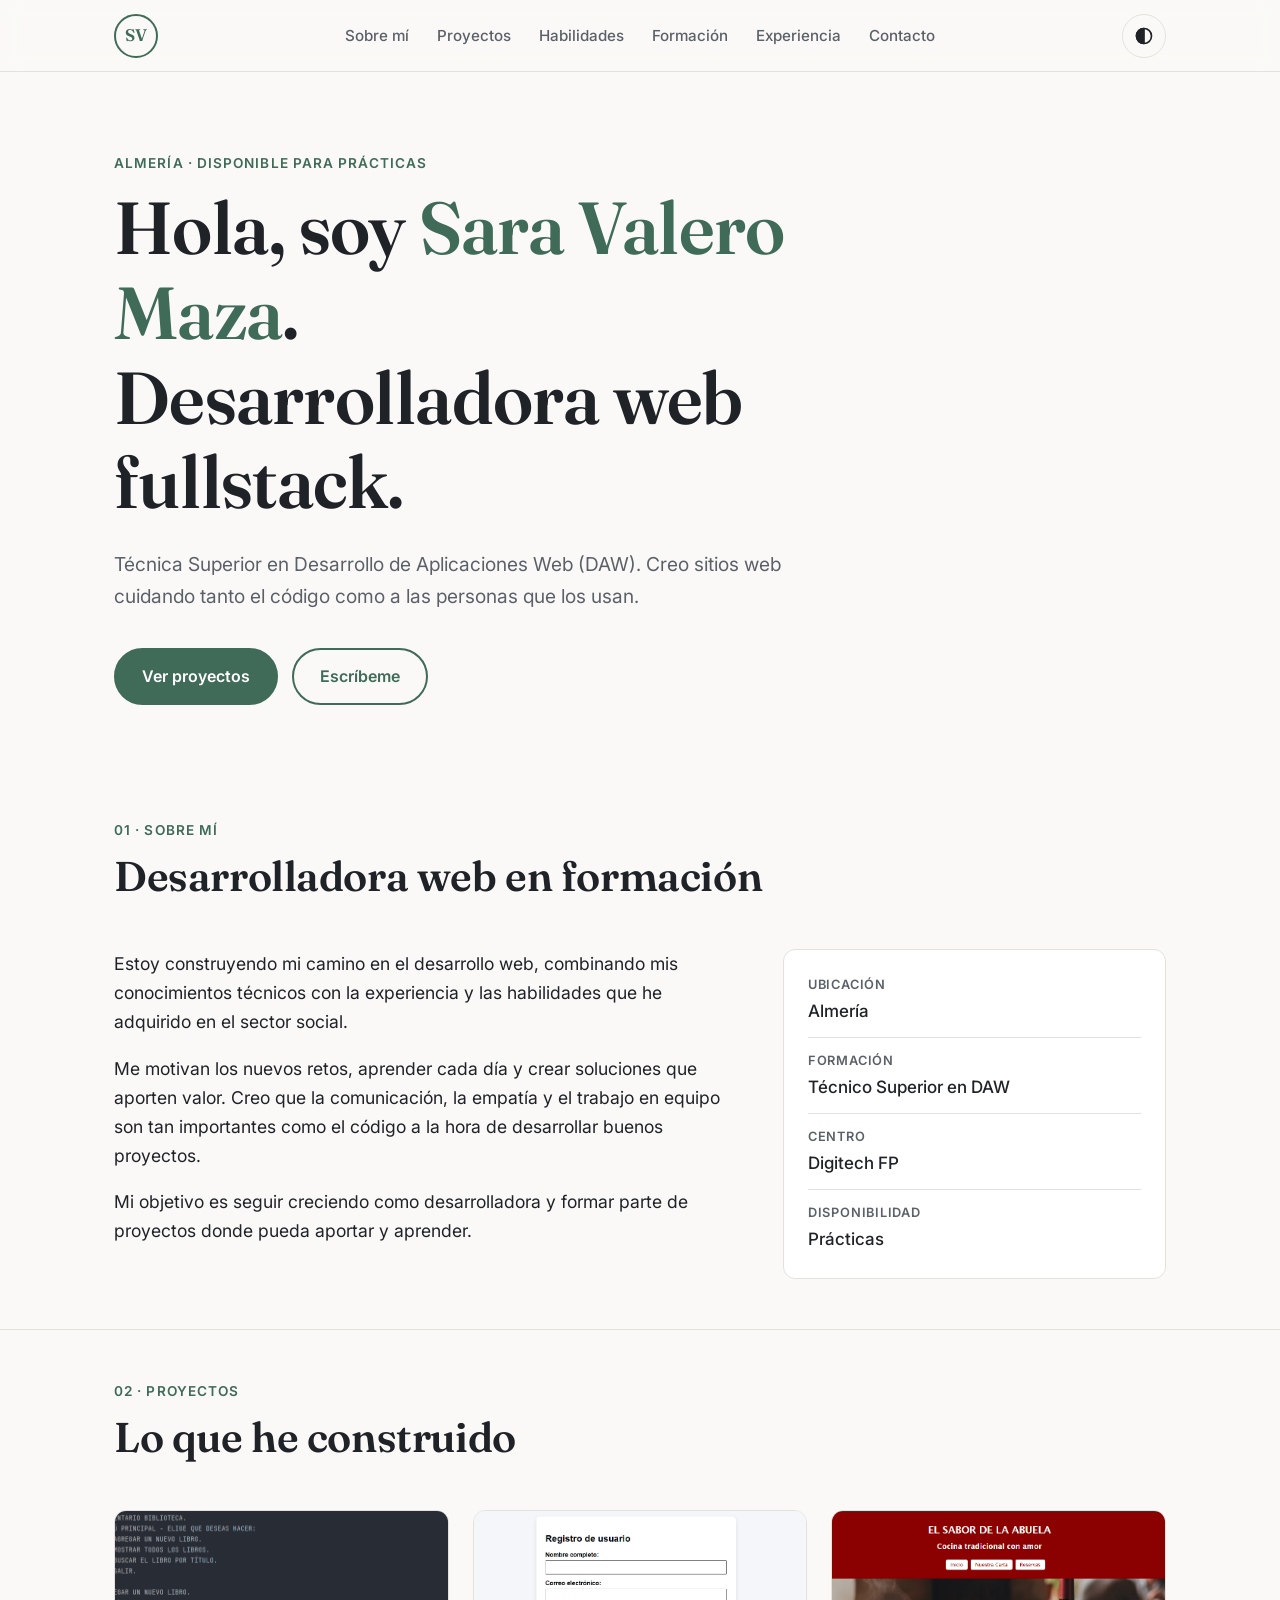
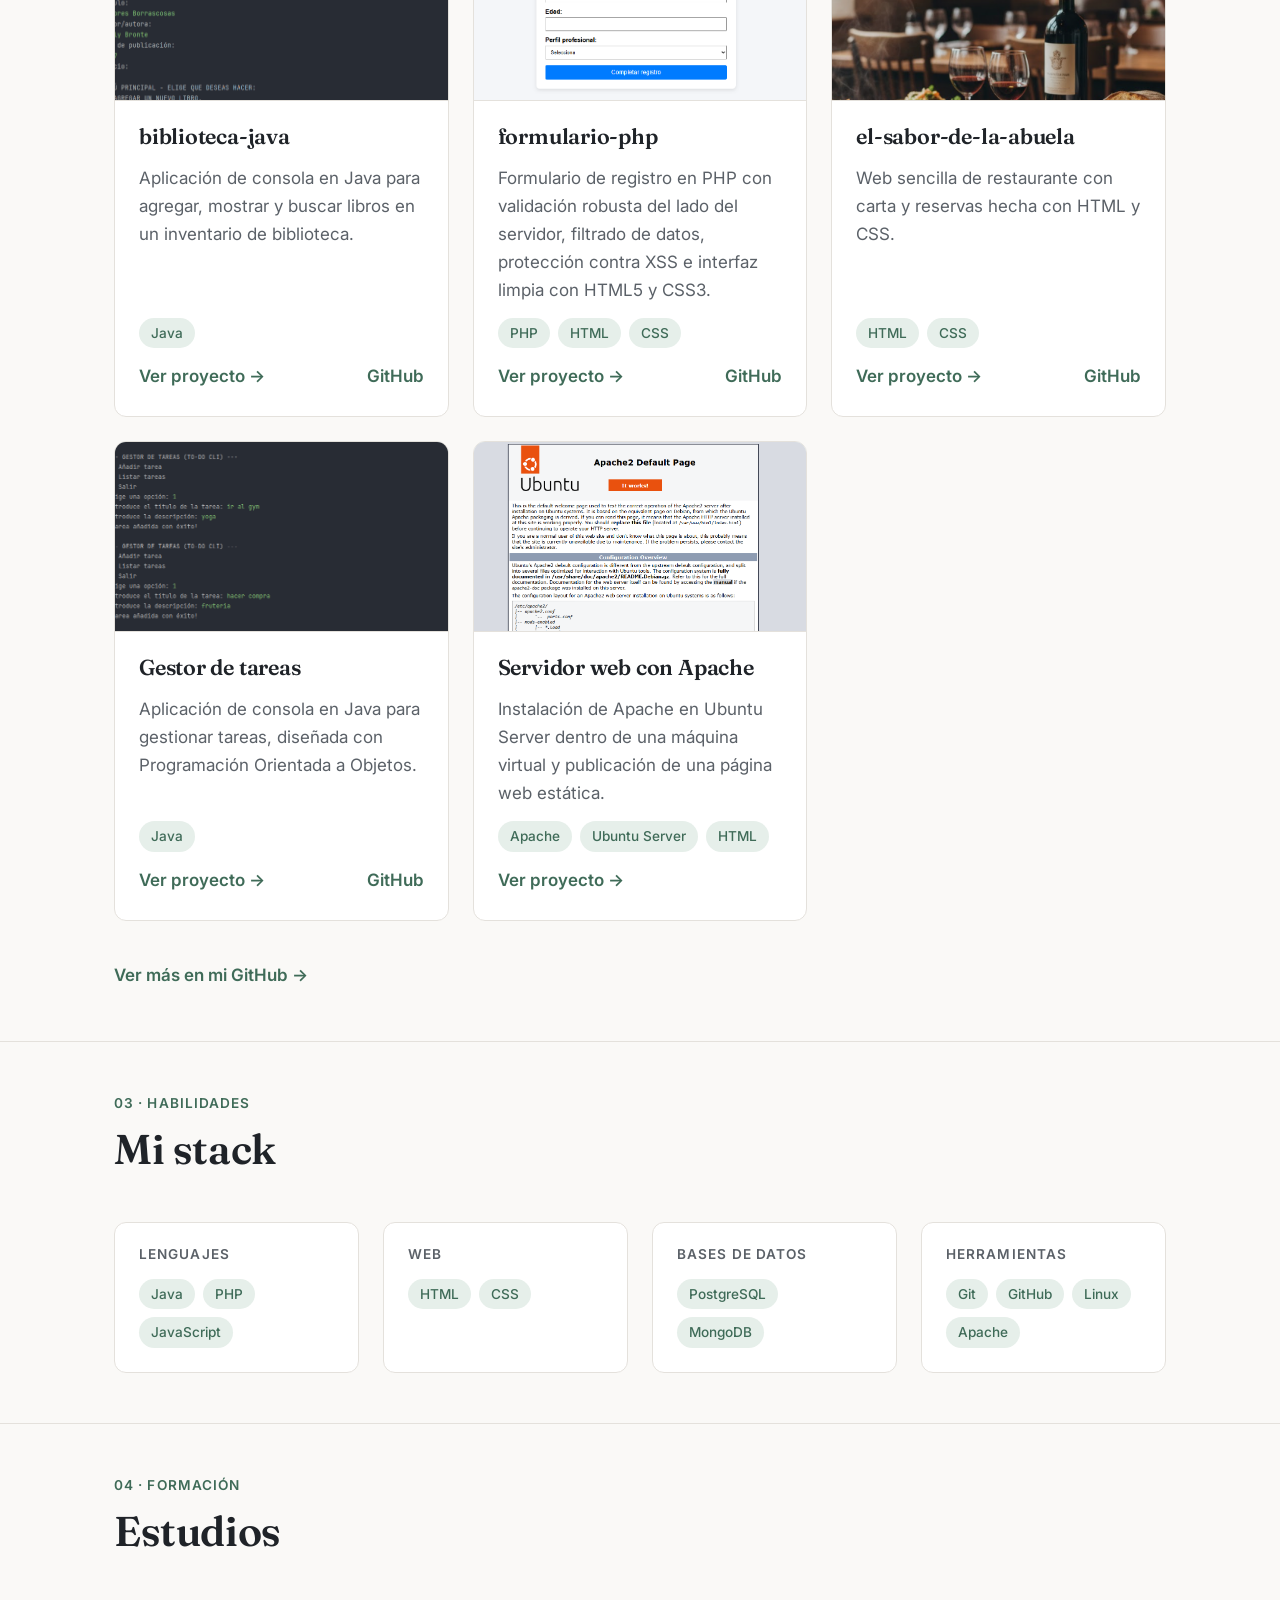
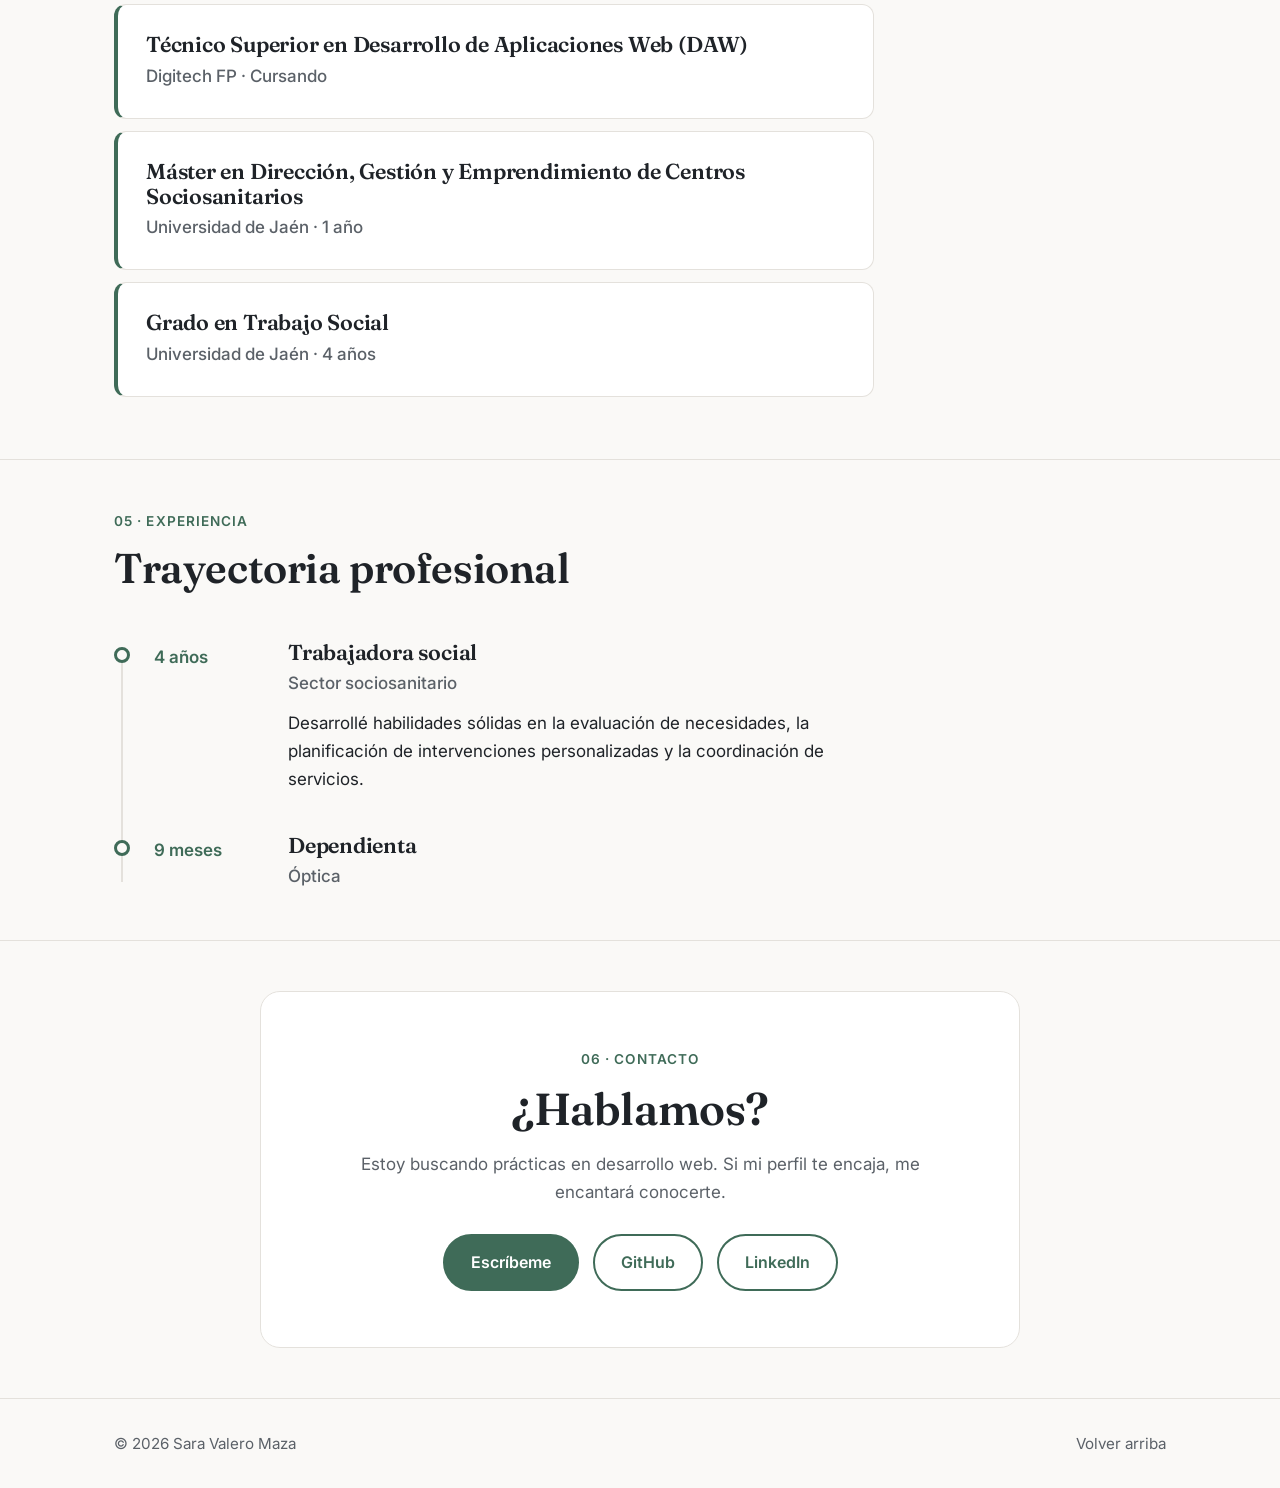
==== commit 63a83659: "se añade paginas de proyecto con galeria y vistas previas / se modifica css" ====
--- a/index.html
+++ b/index.html
@@ -91,33 +91,39 @@
 
         <div class="cards">
           <article class="card reveal">
-            <div class="card-visual" aria-hidden="true"><span>BJ</span></div>
+            <div class="card-visual pv-biblioteca-java" style="--preview: url('img-proyectos/libreria-anadir.png')" aria-hidden="true"></div>
             <div class="card-body">
               <h3>biblioteca-java</h3>
               <p>Aplicación de consola en Java para agregar, mostrar y buscar libros en un inventario de biblioteca.</p>
               <ul class="tags" aria-label="Tecnologías">
                 <li>Java</li>
               </ul>
-              <a class="card-link" href="https://github.com/saravaleromaza/biblioteca-java" target="_blank" rel="noopener noreferrer">Ver en GitHub<span class="visually-hidden"></span> <span aria-hidden="true">→</span></a>
-            </div>
-          </article>
-
-          <article class="card reveal">
-            <div class="card-visual" aria-hidden="true"><span>form</span></div>
-            <div class="card-body">
-              <h3>Formulario con PHP</h3>
-              <p>Formulario de registro en PHP con validación robusta del lado del servidor, filtrado de datos, protección contra XSS e interfaz limpia con HTML5 y CSS3</p>
+              <div class="card-actions">
+                <a class="card-link card-main" href="biblioteca-java.html">Ver proyecto<span class="visually-hidden">: biblioteca-java</span> <span aria-hidden="true">→</span></a>
+                <a class="card-link card-github" href="https://github.com/saravaleromaza/biblioteca-java" target="_blank" rel="noopener noreferrer">GitHub<span class="visually-hidden"> (biblioteca-java, se abre en una pestaña nueva)</span></a>
+              </div>
+            </div>
+          </article>
+
+          <article class="card reveal">
+            <div class="card-visual pv-formulario-php" style="--preview: url('img-proyectos/formulario-php.png')" aria-hidden="true"></div>
+            <div class="card-body">
+              <h3>formulario-php</h3>
+              <p>Formulario de registro en PHP con validación robusta del lado del servidor, filtrado de datos, protección contra XSS e interfaz limpia con HTML5 y CSS3.</p>
               <ul class="tags" aria-label="Tecnologías">
                 <li>PHP</li>
                 <li>HTML</li>
                 <li>CSS</li>
               </ul>
-              <a class="card-link" href="https://github.com/saravaleromaza/formulario-php" target="_blank" rel="noopener noreferrer">Ver en GitHub<span class="visually-hidden"></span> <span aria-hidden="true">→</span></a>
-            </div>
-          </article>
-
-          <article class="card reveal">
-            <div class="card-visual" aria-hidden="true"><span>SA</span></div>
+              <div class="card-actions">
+                <a class="card-link card-main" href="formulario-php.html">Ver proyecto<span class="visually-hidden">: formulario-php</span> <span aria-hidden="true">→</span></a>
+                <a class="card-link card-github" href="https://github.com/saravaleromaza/formulario-php" target="_blank" rel="noopener noreferrer">GitHub<span class="visually-hidden"> (formulario-php, se abre en una pestaña nueva)</span></a>
+              </div>
+            </div>
+          </article>
+
+          <article class="card reveal">
+            <div class="card-visual pv-el-sabor-de-la-abuela" style="--preview: url('img-proyectos/sa-inicio.png')" aria-hidden="true"></div>
             <div class="card-body">
               <h3>el-sabor-de-la-abuela</h3>
               <p>Web sencilla de restaurante con carta y reservas hecha con HTML y CSS.</p>
@@ -125,24 +131,30 @@
                 <li>HTML</li>
                 <li>CSS</li>
               </ul>
-              <a class="card-link" href="https://github.com/saravaleromaza/el-sabor-de-la-abuela" target="_blank" rel="noopener noreferrer">Ver en GitHub<span class="visually-hidden"></span> <span aria-hidden="true">→</span></a>
-            </div>
-          </article>
-
-          <article class="card reveal">
-            <div class="card-visual" aria-hidden="true"><span>to-do-CLI</span></div>
+              <div class="card-actions">
+                <a class="card-link card-main" href="el-sabor-de-la-abuela.html">Ver proyecto<span class="visually-hidden">: el-sabor-de-la-abuela</span> <span aria-hidden="true">→</span></a>
+                <a class="card-link card-github" href="https://github.com/saravaleromaza/el-sabor-de-la-abuela" target="_blank" rel="noopener noreferrer">GitHub<span class="visually-hidden"> (el-sabor-de-la-abuela, se abre en una pestaña nueva)</span></a>
+              </div>
+            </div>
+          </article>
+
+          <article class="card reveal">
+            <div class="card-visual pv-gestor-de-tareas" style="--preview: url('img-proyectos/gestor-anadir.png')" aria-hidden="true"></div>
             <div class="card-body">
               <h3>Gestor de tareas</h3>
-              <p>Aplicación de consola en Java para gestionar tareas, diseñada con Programación Orientada a Objetos</p>
+              <p>Aplicación de consola en Java para gestionar tareas, diseñada con Programación Orientada a Objetos.</p>
               <ul class="tags" aria-label="Tecnologías">
                 <li>Java</li>
               </ul>
-              <a class="card-link" href="https://github.com/saravaleromaza/to-do-CLI" target="_blank" rel="noopener noreferrer">Ver en GitHub<span class="visually-hidden"></span> <span aria-hidden="true">→</span></a>
-            </div>
-          </article>
-
-          <article class="card reveal">
-            <div class="card-visual" aria-hidden="true"><span>AP</span></div>
+              <div class="card-actions">
+                <a class="card-link card-main" href="gestor-de-tareas.html">Ver proyecto<span class="visually-hidden">: Gestor de tareas</span> <span aria-hidden="true">→</span></a>
+                <a class="card-link card-github" href="https://github.com/saravaleromaza/to-do-CLI" target="_blank" rel="noopener noreferrer">GitHub<span class="visually-hidden"> (Gestor de tareas, se abre en una pestaña nueva)</span></a>
+              </div>
+            </div>
+          </article>
+
+          <article class="card reveal">
+            <div class="card-visual pv-servidor-apache" style="--preview: url('img-proyectos/apache-server.png')" aria-hidden="true"></div>
             <div class="card-body">
               <h3>Servidor web con Apache</h3>
               <p>Instalación de Apache en Ubuntu Server dentro de una máquina virtual y publicación de una página web estática.</p>
@@ -151,12 +163,15 @@
                 <li>Ubuntu Server</li>
                 <li>HTML</li>
               </ul>
+              <div class="card-actions">
+                <a class="card-link card-main" href="servidor-apache.html">Ver proyecto<span class="visually-hidden">: Servidor web con Apache</span> <span aria-hidden="true">→</span></a>
+              </div>
             </div>
           </article>
         </div>
 
         <p class="more reveal">
-          <a class="card-link" href="https://github.com/saravaleromaza" target="_blank" rel="noopener noreferrer">Ver más en mi GitHub<span class="visually-hidden"></span> <span aria-hidden="true">→</span></a>
+          <a class="card-link" href="https://github.com/saravaleromaza" target="_blank" rel="noopener noreferrer">Ver más en mi GitHub<span class="visually-hidden"> (se abre en una pestaña nueva)</span> <span aria-hidden="true">→</span></a>
         </p>
       </div>
     </section>
--- a/styles.css
+++ b/styles.css
@@ -605,3 +605,177 @@
   .btn { width: 100%; text-align: center; }
   .modal-card { padding: 48px 20px 32px; }
 }
+
+
+/* Vista previa en tarjetas + páginas de proyecto */
+
+/* Tarjeta con imagen de vista previa y enlace que cubre toda la tarjeta */
+.card { position: relative; }
+
+/* Las iniciales viven en el fondo; la captura se pinta encima */
+.card-visual {
+  position: relative;
+  overflow: hidden;
+  height: 190px;
+  background-color: var(--accent-soft);
+  background-repeat: no-repeat, repeat;
+  background-size: contain, auto;
+  background-position: center, 0 0;
+}
+.card-visual::before {
+  content: "";
+  position: absolute;
+  inset: 0;
+  background: var(--preview, none) center top / cover no-repeat;
+  transition: transform 0.5s ease;
+}
+.card:hover .card-visual::before { transform: scale(1.05); }
+
+.card-actions {
+  display: flex;
+  flex-wrap: wrap;
+  align-items: center;
+  justify-content: space-between;
+  gap: 8px 16px;
+}
+.card-main::after { content: ""; position: absolute; inset: 0; z-index: 1; }
+.card-github { position: relative; z-index: 2; }
+.card:hover .card-main { border-bottom-color: var(--accent); }
+.card-main:focus-visible { outline: none; }
+.card:has(.card-main:focus-visible) { outline: 3px solid var(--accent); outline-offset: 3px; }
+
+/* Iniciales de cada proyecto (se ven mientras no haya captura).*/
+.pv-biblioteca-java {
+  background-image:
+    url("data:image/svg+xml,<svg xmlns='http://www.w3.org/2000/svg' viewBox='0 0 400 190'><text x='50%' y='54%' text-anchor='middle' dominant-baseline='middle' font-family='Georgia,Times New Roman,serif' font-weight='700' font-size='54' fill='%234f7f6b'>BJ</text></svg>"),
+    repeating-linear-gradient(45deg, transparent 0 14px, rgba(127, 127, 127, 0.07) 14px 15px);
+}
+.pv-formulario-php {
+  background-image:
+    url("data:image/svg+xml,<svg xmlns='http://www.w3.org/2000/svg' viewBox='0 0 400 190'><text x='50%' y='54%' text-anchor='middle' dominant-baseline='middle' font-family='Georgia,Times New Roman,serif' font-weight='700' font-size='46' fill='%234f7f6b'>F-php</text></svg>"),
+    repeating-linear-gradient(45deg, transparent 0 14px, rgba(127, 127, 127, 0.07) 14px 15px);
+}
+.pv-el-sabor-de-la-abuela {
+  background-image:
+    url("data:image/svg+xml,<svg xmlns='http://www.w3.org/2000/svg' viewBox='0 0 400 190'><text x='50%' y='54%' text-anchor='middle' dominant-baseline='middle' font-family='Georgia,Times New Roman,serif' font-weight='700' font-size='54' fill='%234f7f6b'>SA</text></svg>"),
+    repeating-linear-gradient(45deg, transparent 0 14px, rgba(127, 127, 127, 0.07) 14px 15px);
+}
+.pv-servidor-apache {
+  background-image:
+    url("data:image/svg+xml,<svg xmlns='http://www.w3.org/2000/svg' viewBox='0 0 400 190'><text x='50%' y='54%' text-anchor='middle' dominant-baseline='middle' font-family='Georgia,Times New Roman,serif' font-weight='700' font-size='54' fill='%234f7f6b'>AP</text></svg>"),
+    repeating-linear-gradient(45deg, transparent 0 14px, rgba(127, 127, 127, 0.07) 14px 15px);
+}
+.pv-gestor-de-tareas {
+  background-image:
+    url("data:image/svg+xml,<svg xmlns='http://www.w3.org/2000/svg' viewBox='0 0 400 190'><text x='50%' y='54%' text-anchor='middle' dominant-baseline='middle' font-family='Georgia,Times New Roman,serif' font-weight='700' font-size='54' fill='%234f7f6b'>GT</text></svg>"),
+    repeating-linear-gradient(45deg, transparent 0 14px, rgba(127, 127, 127, 0.07) 14px 15px);
+}
+
+/* Página de proyecto */
+.project-hero { padding: 56px 0 48px; border-bottom: 1px solid var(--border); }
+.project-hero h1 { font-size: clamp(2.2rem, 6vw, 3.6rem); margin-bottom: 16px; }
+.project-hero .hero-lead { margin-bottom: 20px; }
+.project-hero .tags { margin-bottom: 28px; }
+
+.back-link {
+  display: inline-block;
+  margin-bottom: 28px;
+  font-weight: 600;
+  color: var(--accent);
+  text-decoration: none;
+  border-bottom: 2px solid transparent;
+  transition: border-color 0.2s ease;
+}
+.back-link:hover { border-bottom-color: var(--accent); }
+
+.project-layout {
+  display: grid;
+  grid-template-columns: 1.7fr 1fr;
+  gap: 56px;
+  align-items: start;
+}
+.project-body h2 { font-size: 1.6rem; margin: 40px 0 14px; }
+.project-body h2:first-child { margin-top: 0; }
+.project-body ul { list-style: disc; padding-left: 1.3em; margin: 0 0 1em; }
+.project-body li { margin-bottom: 6px; }
+.project-body pre {
+  margin: 0 0 1em;
+  padding: 16px;
+  overflow-x: auto;
+  font-size: 0.9rem;
+  line-height: 1.6;
+  background: var(--surface);
+  border: 1px solid var(--border);
+  border-radius: var(--radius);
+}
+.project-body code { font-family: ui-monospace, "Cascadia Code", Consolas, monospace; font-size: 0.92em; }
+.project-aside .facts dd { overflow-wrap: anywhere; }
+
+.todo { padding: 2px 8px; color: var(--accent); background: var(--accent-soft); border-radius: 6px; }
+.project-body li.todo { list-style: none; margin-left: -1.3em; }
+
+/* Galería */
+.gallery { display: grid; grid-template-columns: repeat(auto-fill, minmax(260px, 1fr)); gap: 16px; }
+.shot {
+  position: relative;
+  display: block;
+  aspect-ratio: 16 / 10;
+  overflow: hidden;
+  background: var(--accent-soft);
+  border: 1px solid var(--border);
+  border-radius: var(--radius);
+  transition: border-color 0.25s ease, box-shadow 0.25s ease;
+}
+.shot:hover { border-color: var(--accent); box-shadow: var(--shadow); }
+.shot-empty { position: absolute; inset: 0; display: grid; place-items: center; font-weight: 500; font-size: 0.95rem; color: var(--muted); }
+.shot::after {
+  content: "";
+  position: absolute;
+  inset: 0;
+  background: var(--shot, none) center top / cover no-repeat;
+  transition: transform 0.4s ease;
+}
+.shot:hover::after { transform: scale(1.04); }
+
+/* Imagen ampliada */
+.lightbox {
+  position: fixed;
+  inset: 0;
+  z-index: 300;
+  display: grid;
+  place-items: center;
+  padding: 20px;
+  visibility: hidden;
+  opacity: 0;
+  transition: opacity 0.25s ease, visibility 0s linear 0.25s;
+}
+.lightbox:target { visibility: visible; opacity: 1; transition: opacity 0.25s ease; }
+.lightbox-backdrop { position: absolute; inset: 0; background: rgba(10, 10, 10, 0.88); }
+.lightbox figure { position: relative; margin: 0; max-width: min(1100px, 100%); }
+.lightbox img { display: block; max-width: 100%; max-height: 82vh; margin: 0 auto; border-radius: var(--radius); background: var(--surface); }
+.lightbox-close {
+  position: absolute;
+  top: -52px;
+  right: 0;
+  display: grid;
+  place-items: center;
+  width: 44px;
+  height: 44px;
+  font-size: 1.8rem;
+  line-height: 1;
+  color: #fff;
+  text-decoration: none;
+  border: 1px solid rgba(255, 255, 255, 0.4);
+  border-radius: 50%;
+}
+.lightbox-close:hover { background: rgba(255, 255, 255, 0.15); }
+
+.more-projects { display: flex; flex-wrap: wrap; gap: 8px 28px; margin-bottom: 32px; }
+
+@media (max-width: 860px) {
+  .project-layout { grid-template-columns: 1fr; gap: 32px; }
+  .project-hero { padding: 40px 0 36px; }
+}
+@media (prefers-reduced-motion: reduce) {
+  .card:hover .card-visual::before, .shot:hover::after { transform: none; }
+}
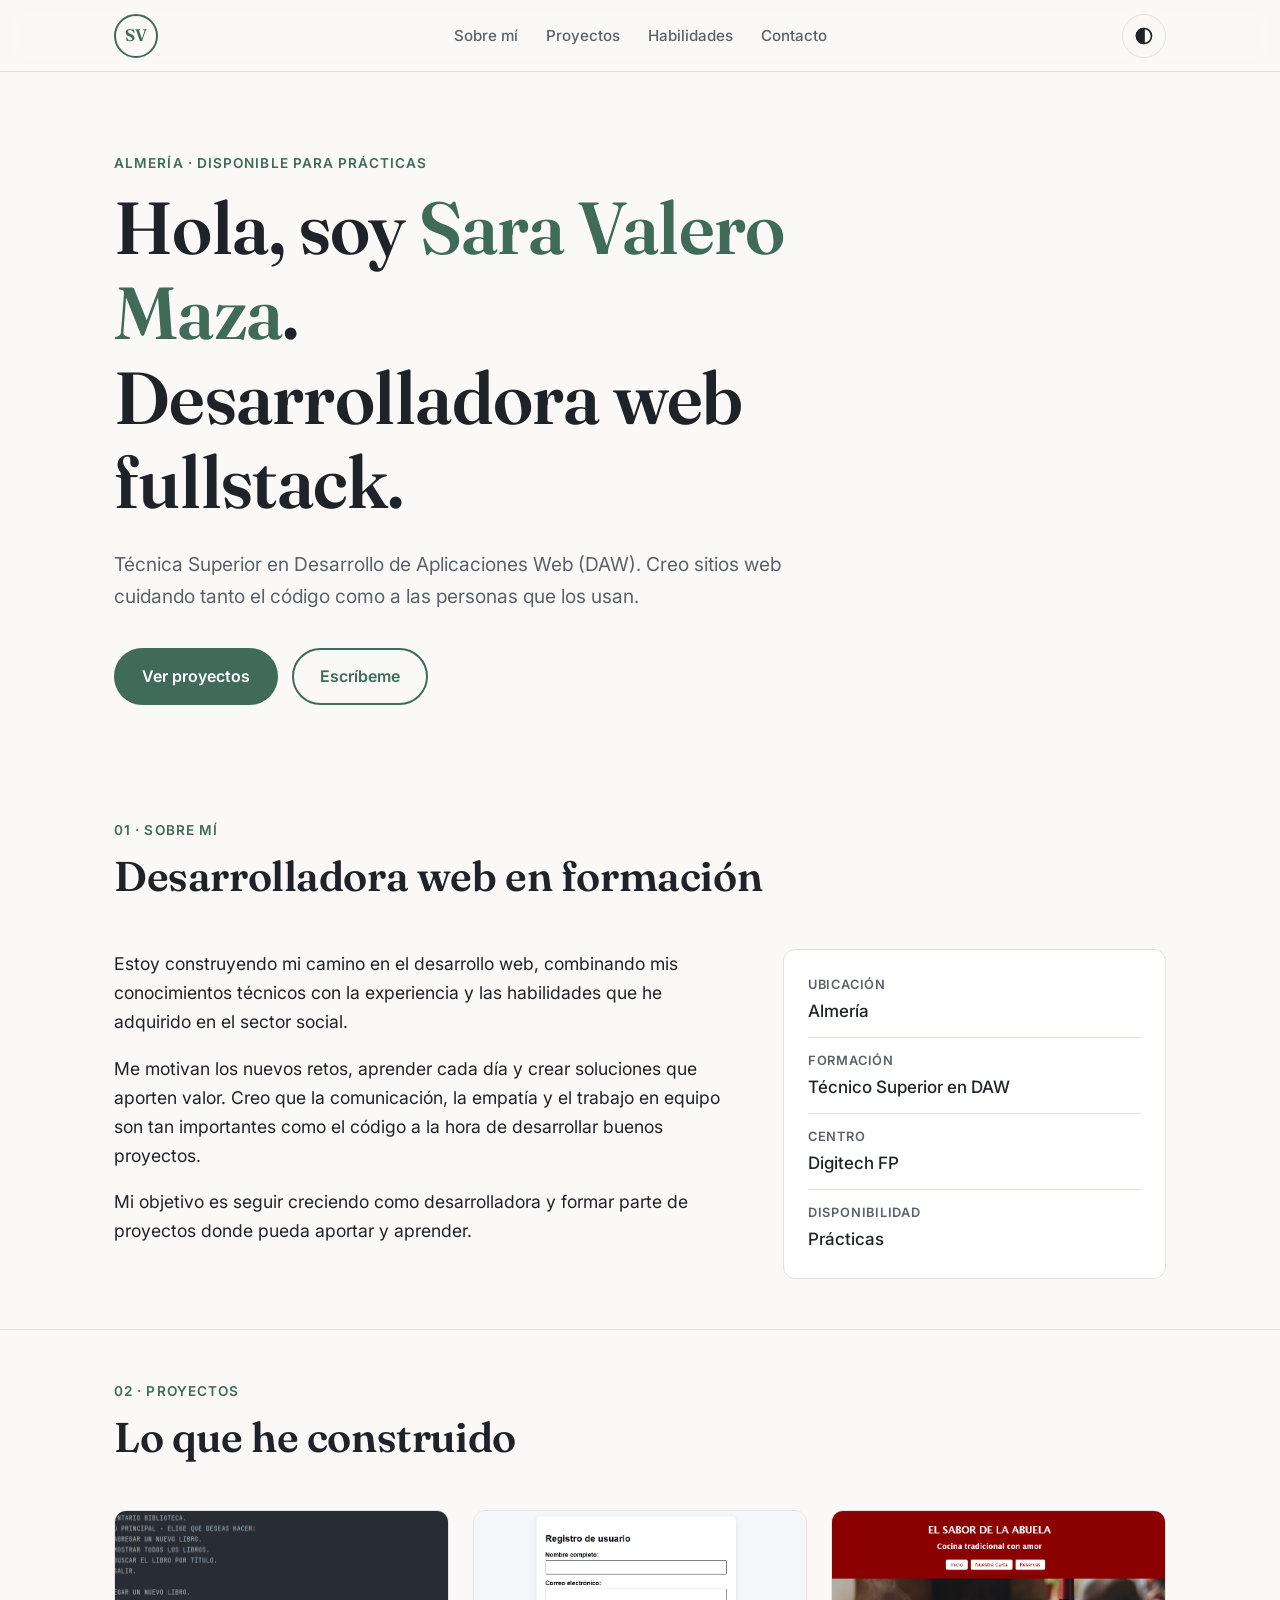
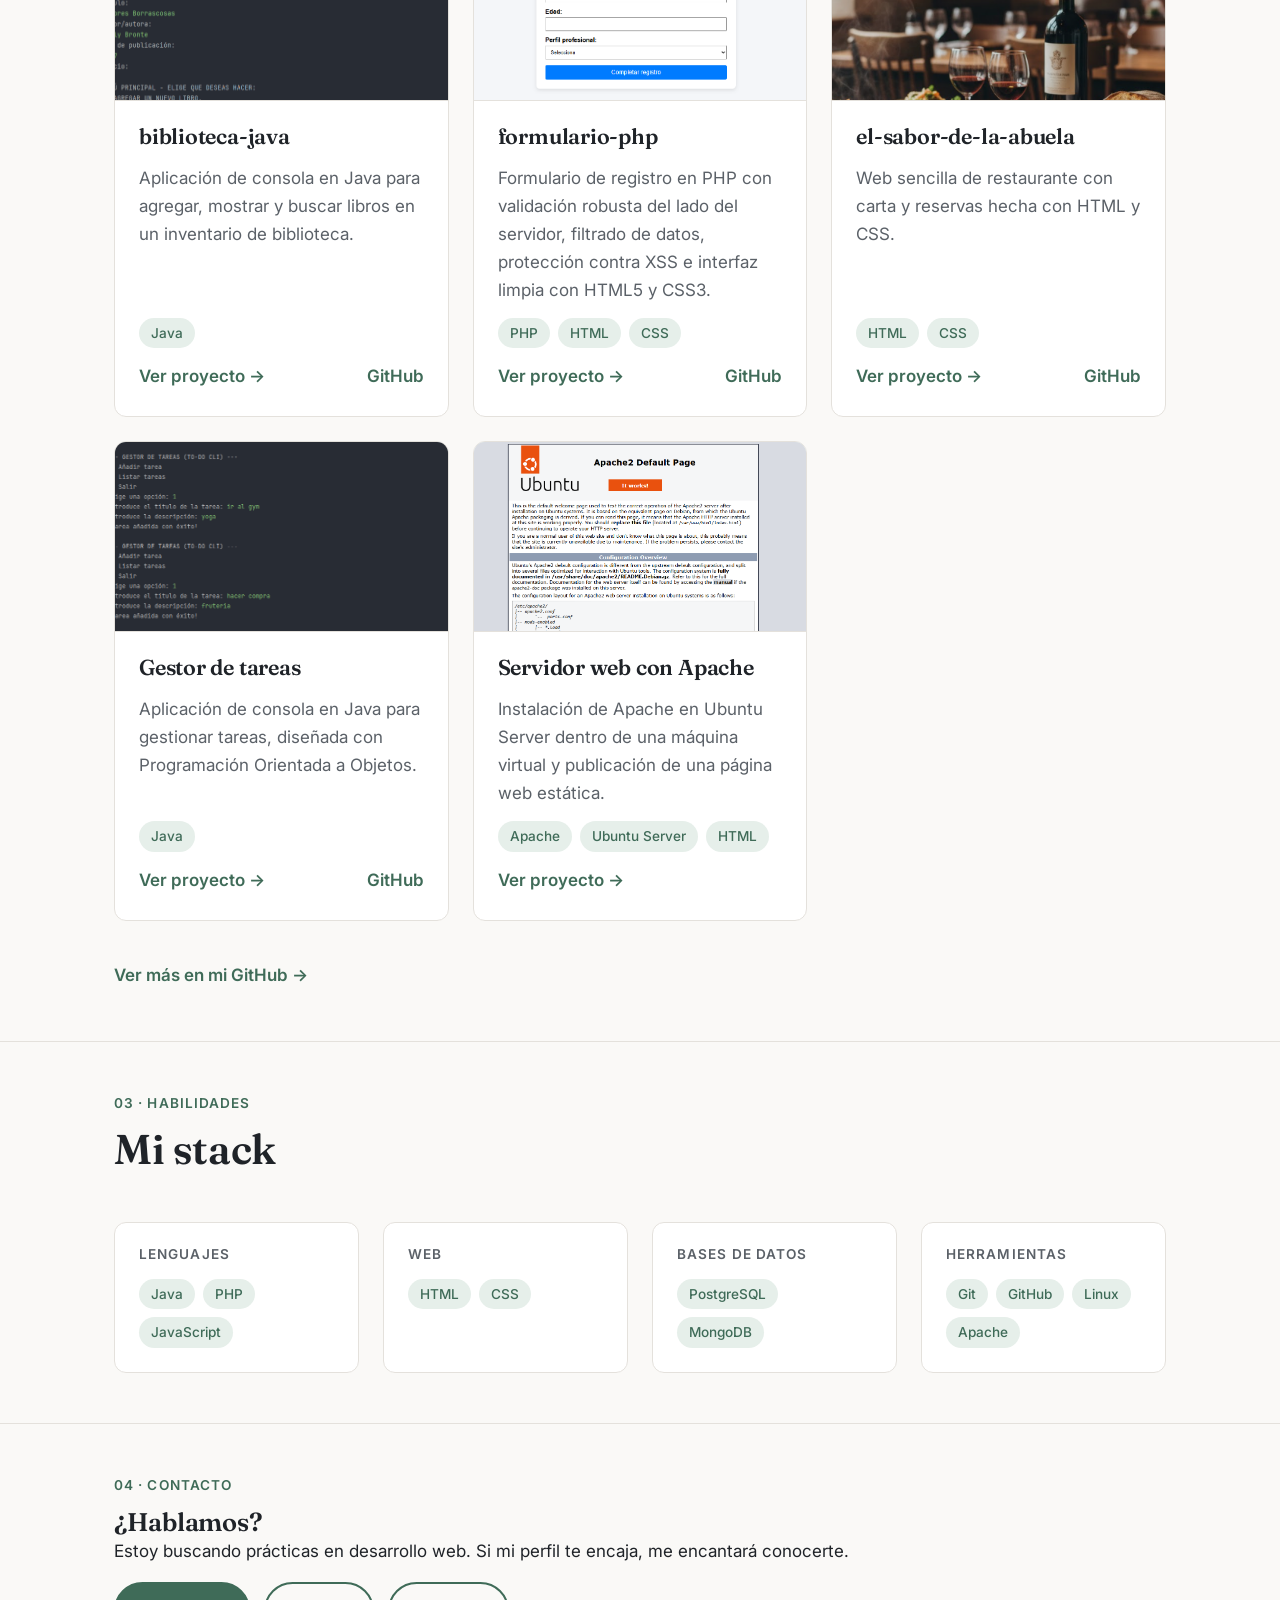
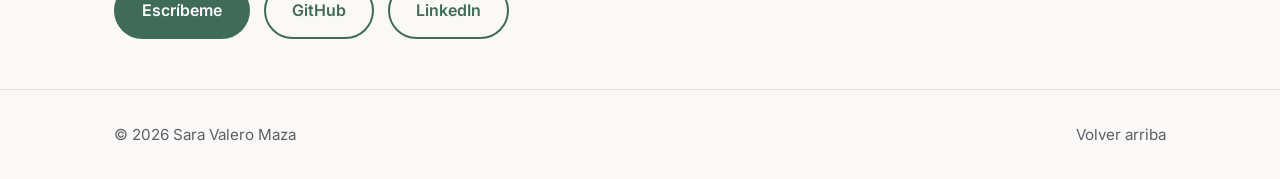
==== commit e2bc0acd: "se decide eliminar apartados formación y experiencia del portfolio" ====
--- a/index.html
+++ b/index.html
@@ -30,8 +30,6 @@
           <li><a href="#sobre-mi">Sobre mí</a></li>
           <li><a href="#proyectos">Proyectos</a></li>
           <li><a href="#habilidades">Habilidades</a></li>
-          <li><a href="#formacion">Formación</a></li>
-          <li><a href="#experiencia">Experiencia</a></li>
           <li><a href="#contacto">Contacto</a></li>
         </ul>
       </nav>
@@ -204,60 +202,11 @@
       </div>
     </section>
 
-    <!-- FORMACIÓN -->
-    <section class="section" id="formacion" aria-labelledby="form-title">
-      <div class="container">
-        <div class="section-head reveal">
-          <p class="eyebrow">04 · Formación</p>
-          <h2 id="form-title">Estudios</h2>
-        </div>
-        <article class="edu reveal">
-          <h3>Técnico Superior en Desarrollo de Aplicaciones Web (DAW)</h3>
-          <p class="timeline-sub">Digitech FP · Cursando</p>
-        </article>
-        <article class="edu reveal">
-          <h3>Máster en Dirección, Gestión y Emprendimiento de Centros Sociosanitarios</h3>
-          <p class="timeline-sub">Universidad de Jaén · 1 año</p>
-        </article>
-        <article class="edu reveal">
-          <h3>Grado en Trabajo Social</h3>
-          <p class="timeline-sub">Universidad de Jaén · 4 años</p>
-        </article>
-      </div>
-    </section>
-
-    <!-- EXPERIENCIA -->
-    <section class="section" id="experiencia" aria-labelledby="exp-title">
-      <div class="container">
-        <div class="section-head reveal">
-          <p class="eyebrow">05 · Experiencia</p>
-          <h2 id="exp-title">Trayectoria profesional</h2>
-        </div>
-        <ol class="timeline">
-          <li class="timeline-item reveal">
-            <div class="timeline-meta">4 años</div>
-            <div class="timeline-content">
-              <h3>Trabajadora social</h3>
-              <p class="timeline-sub">Sector sociosanitario</p>
-              <p>Desarrollé habilidades sólidas en la evaluación de necesidades, la planificación de intervenciones personalizadas y la coordinación de servicios.</p>
-            </div>
-          </li>
-          <li class="timeline-item reveal">
-            <div class="timeline-meta">9 meses</div>
-            <div class="timeline-content">
-              <h3>Dependienta</h3>
-              <p class="timeline-sub">Óptica</p>
-            </div>
-          </li>
-        </ol>
-      </div>
-    </section>
-
     <!-- CONTACTO -->
     <section class="section" id="contacto" aria-labelledby="contacto-title">
       <div class="container">
         <div class="contact-box reveal">
-          <p class="eyebrow">06 · Contacto</p>
+          <p class="eyebrow">04 · Contacto</p>
           <h2 id="contacto-title">¿Hablamos?</h2>
           <p>Estoy buscando prácticas en desarrollo web. Si mi perfil te encaja, me encantará conocerte.</p>
           <div class="hero-actions">
--- a/styles.css
+++ b/styles.css
@@ -403,69 +403,6 @@
   color: var(--muted);
 }
 
-/* Experiencia */
-.timeline { position: relative; max-width: 760px; }
-.timeline::before {
-  content: "";
-  position: absolute;
-  left: 7px;
-  top: 8px;
-  bottom: 8px;
-  width: 2px;
-  background: var(--border);
-}
-.timeline-item {
-  position: relative;
-  display: grid;
-  grid-template-columns: 110px 1fr;
-  gap: 24px;
-  padding: 0 0 40px 40px;
-}
-.timeline-item:last-child { padding-bottom: 0; }
-.timeline-item::before {
-  content: "";
-  position: absolute;
-  left: 0;
-  top: 6px;
-  width: 16px;
-  height: 16px;
-  background: var(--bg);
-  border: 3px solid var(--accent);
-  border-radius: 50%;
-}
-.timeline-meta { padding-top: 2px; font-weight: 600; color: var(--accent); }
-.timeline-content h3 { font-size: 1.35rem; }
-.timeline-sub { margin: 4px 0 12px; color: var(--muted); font-weight: 500; }
-.timeline-content p:last-child { margin-bottom: 0; }
-
-/* Formación */
-.edu {
-  max-width: 760px;
-  padding: 28px;
-  margin-bottom: 12px;
-  background: var(--surface);
-  border: 1px solid var(--border);
-  border-left: 4px solid var(--accent);
-  border-radius: var(--radius);
-}
-.edu h3 { font-size: 1.35rem; }
-.edu .timeline-sub { margin-bottom: 0; }
-
-/* Contacto */
-.contact-box {
-  max-width: 760px;
-  padding: 56px 40px;
-  text-align: center;
-  background: var(--surface);
-  border: 1px solid var(--border);
-  border-radius: 20px;
-  margin: 0 auto;
-}
-.contact-box h2 { margin-bottom: 16px; font-size: clamp(2rem, 4.5vw, 2.8rem); }
-.contact-box p { color: var(--muted); max-width: 52ch; margin-left: auto; margin-right: auto; }
-.contact-box .eyebrow { color: var(--accent); }
-.contact-box .hero-actions { justify-content: center; margin-top: 28px; }
-
 /* Pie */
 .site-footer { padding: 32px 0; border-top: 1px solid var(--border); color: var(--muted); font-size: 0.95rem; }
 .footer-inner { display: flex; justify-content: space-between; align-items: center; flex-wrap: wrap; gap: 12px; }
@@ -690,10 +627,11 @@
 
 .project-layout {
   display: grid;
-  grid-template-columns: 1.7fr 1fr;
+  grid-template-columns: minmax(0, 1.7fr) minmax(0, 1fr);
   gap: 56px;
   align-items: start;
 }
+.project-body, .project-aside { min-width: 0; }
 .project-body h2 { font-size: 1.6rem; margin: 40px 0 14px; }
 .project-body h2:first-child { margin-top: 0; }
 .project-body ul { list-style: disc; padding-left: 1.3em; margin: 0 0 1em; }
@@ -702,6 +640,7 @@
   margin: 0 0 1em;
   padding: 16px;
   overflow-x: auto;
+  max-width: 100%;
   font-size: 0.9rem;
   line-height: 1.6;
   background: var(--surface);
@@ -773,7 +712,7 @@
 .more-projects { display: flex; flex-wrap: wrap; gap: 8px 28px; margin-bottom: 32px; }
 
 @media (max-width: 860px) {
-  .project-layout { grid-template-columns: 1fr; gap: 32px; }
+  .project-layout { grid-template-columns: minmax(0, 1fr); gap: 32px; }
   .project-hero { padding: 40px 0 36px; }
 }
 @media (prefers-reduced-motion: reduce) {
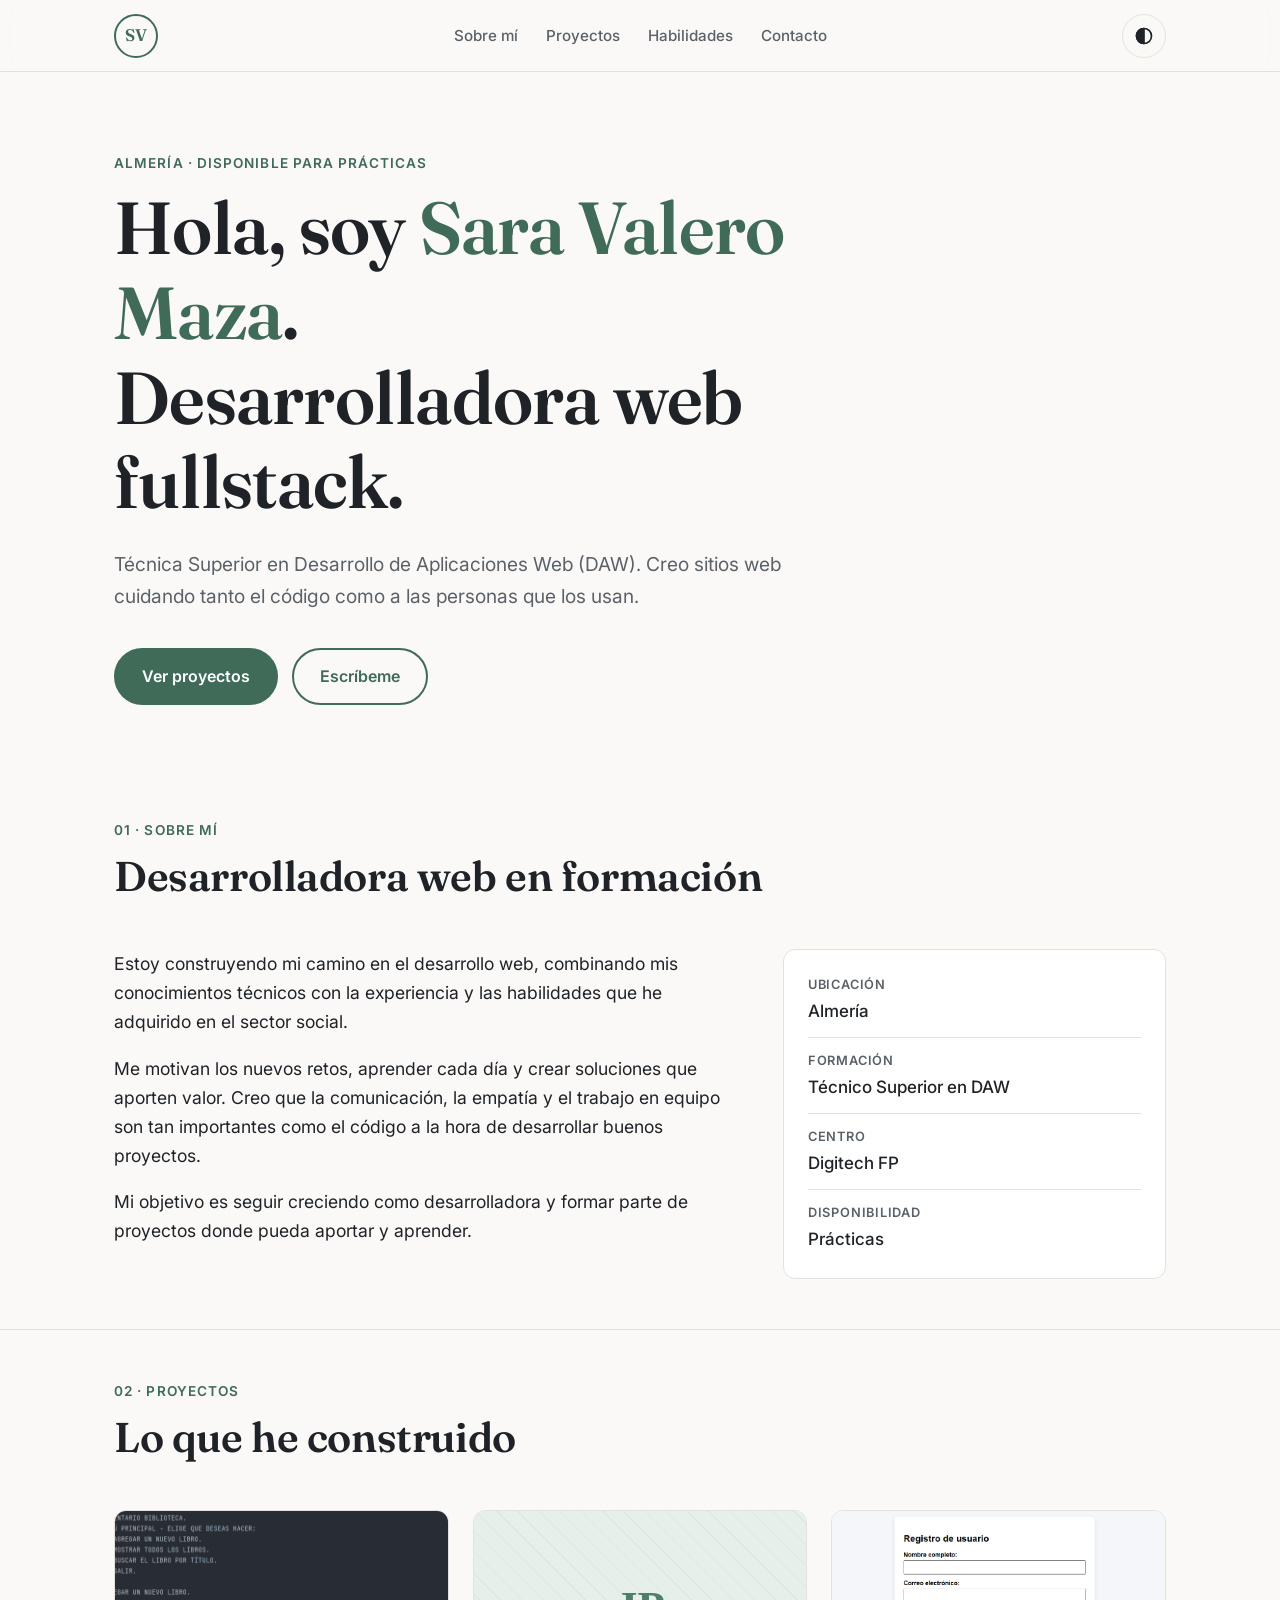
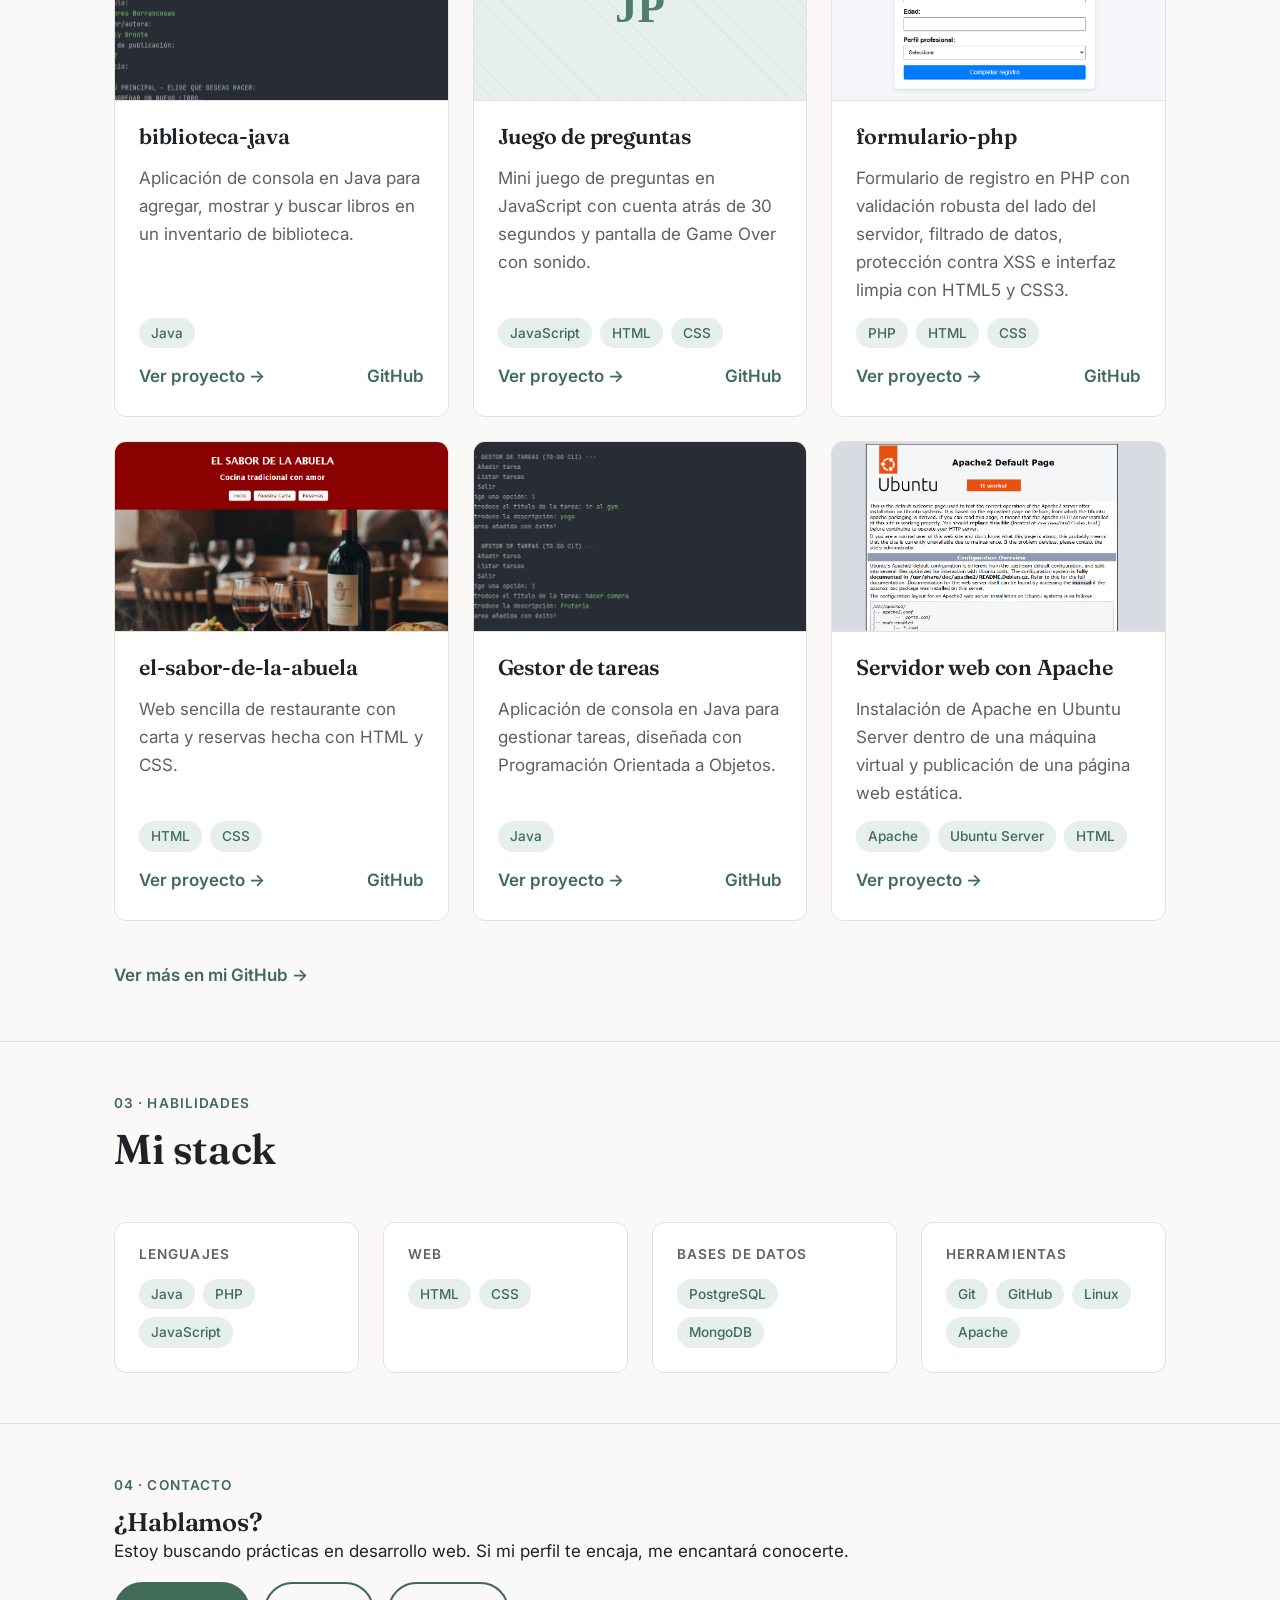
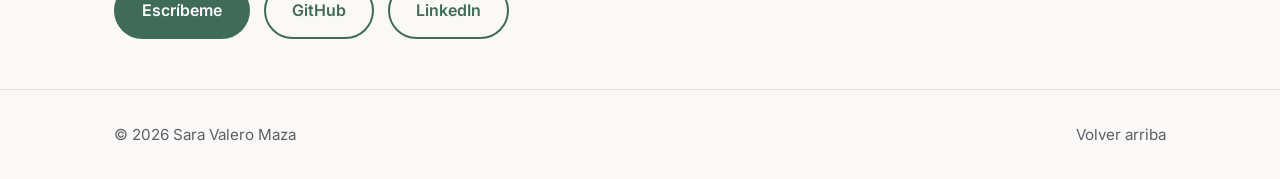
==== commit 64874fc7: "Agrego proyecto Juego de preguntas" ====
--- a/index.html
+++ b/index.html
@@ -99,6 +99,23 @@
               <div class="card-actions">
                 <a class="card-link card-main" href="biblioteca-java.html">Ver proyecto<span class="visually-hidden">: biblioteca-java</span> <span aria-hidden="true">→</span></a>
                 <a class="card-link card-github" href="https://github.com/saravaleromaza/biblioteca-java" target="_blank" rel="noopener noreferrer">GitHub<span class="visually-hidden"> (biblioteca-java, se abre en una pestaña nueva)</span></a>
+              </div>
+            </div>
+          </article>
+
+          <article class="card reveal">
+            <div class="card-visual pv-juego-preguntas-js" style="--preview: url('img-proyectos/juego-preguntas-js-preview.png')" aria-hidden="true"></div>
+            <div class="card-body">
+              <h3>Juego de preguntas</h3>
+              <p>Mini juego de preguntas en JavaScript con cuenta atrás de 30 segundos y pantalla de Game Over con sonido.</p>
+              <ul class="tags" aria-label="Tecnologías">
+                <li>JavaScript</li>
+                <li>HTML</li>
+                <li>CSS</li>
+              </ul>
+              <div class="card-actions">
+                <a class="card-link card-main" href="juego-preguntas-js.html">Ver proyecto<span class="visually-hidden">: Juego de preguntas</span> <span aria-hidden="true">→</span></a>
+                <a class="card-link card-github" href="https://github.com/saravaleromaza/juego-preguntas-js" target="_blank" rel="noopener noreferrer">GitHub<span class="visually-hidden"> (Juego de preguntas, se abre en una pestaña nueva)</span></a>
               </div>
             </div>
           </article>
--- a/styles.css
+++ b/styles.css
@@ -585,6 +585,11 @@
 .pv-biblioteca-java {
   background-image:
     url("data:image/svg+xml,<svg xmlns='http://www.w3.org/2000/svg' viewBox='0 0 400 190'><text x='50%' y='54%' text-anchor='middle' dominant-baseline='middle' font-family='Georgia,Times New Roman,serif' font-weight='700' font-size='54' fill='%234f7f6b'>BJ</text></svg>"),
+    repeating-linear-gradient(45deg, transparent 0 14px, rgba(127, 127, 127, 0.07) 14px 15px);
+}
+.pv-juego-preguntas-js {
+  background-image:
+    url("data:image/svg+xml,<svg xmlns='http://www.w3.org/2000/svg' viewBox='0 0 400 190'><text x='50%' y='54%' text-anchor='middle' dominant-baseline='middle' font-family='Georgia,Times New Roman,serif' font-weight='700' font-size='54' fill='%234f7f6b'>JP</text></svg>"),
     repeating-linear-gradient(45deg, transparent 0 14px, rgba(127, 127, 127, 0.07) 14px 15px);
 }
 .pv-formulario-php {
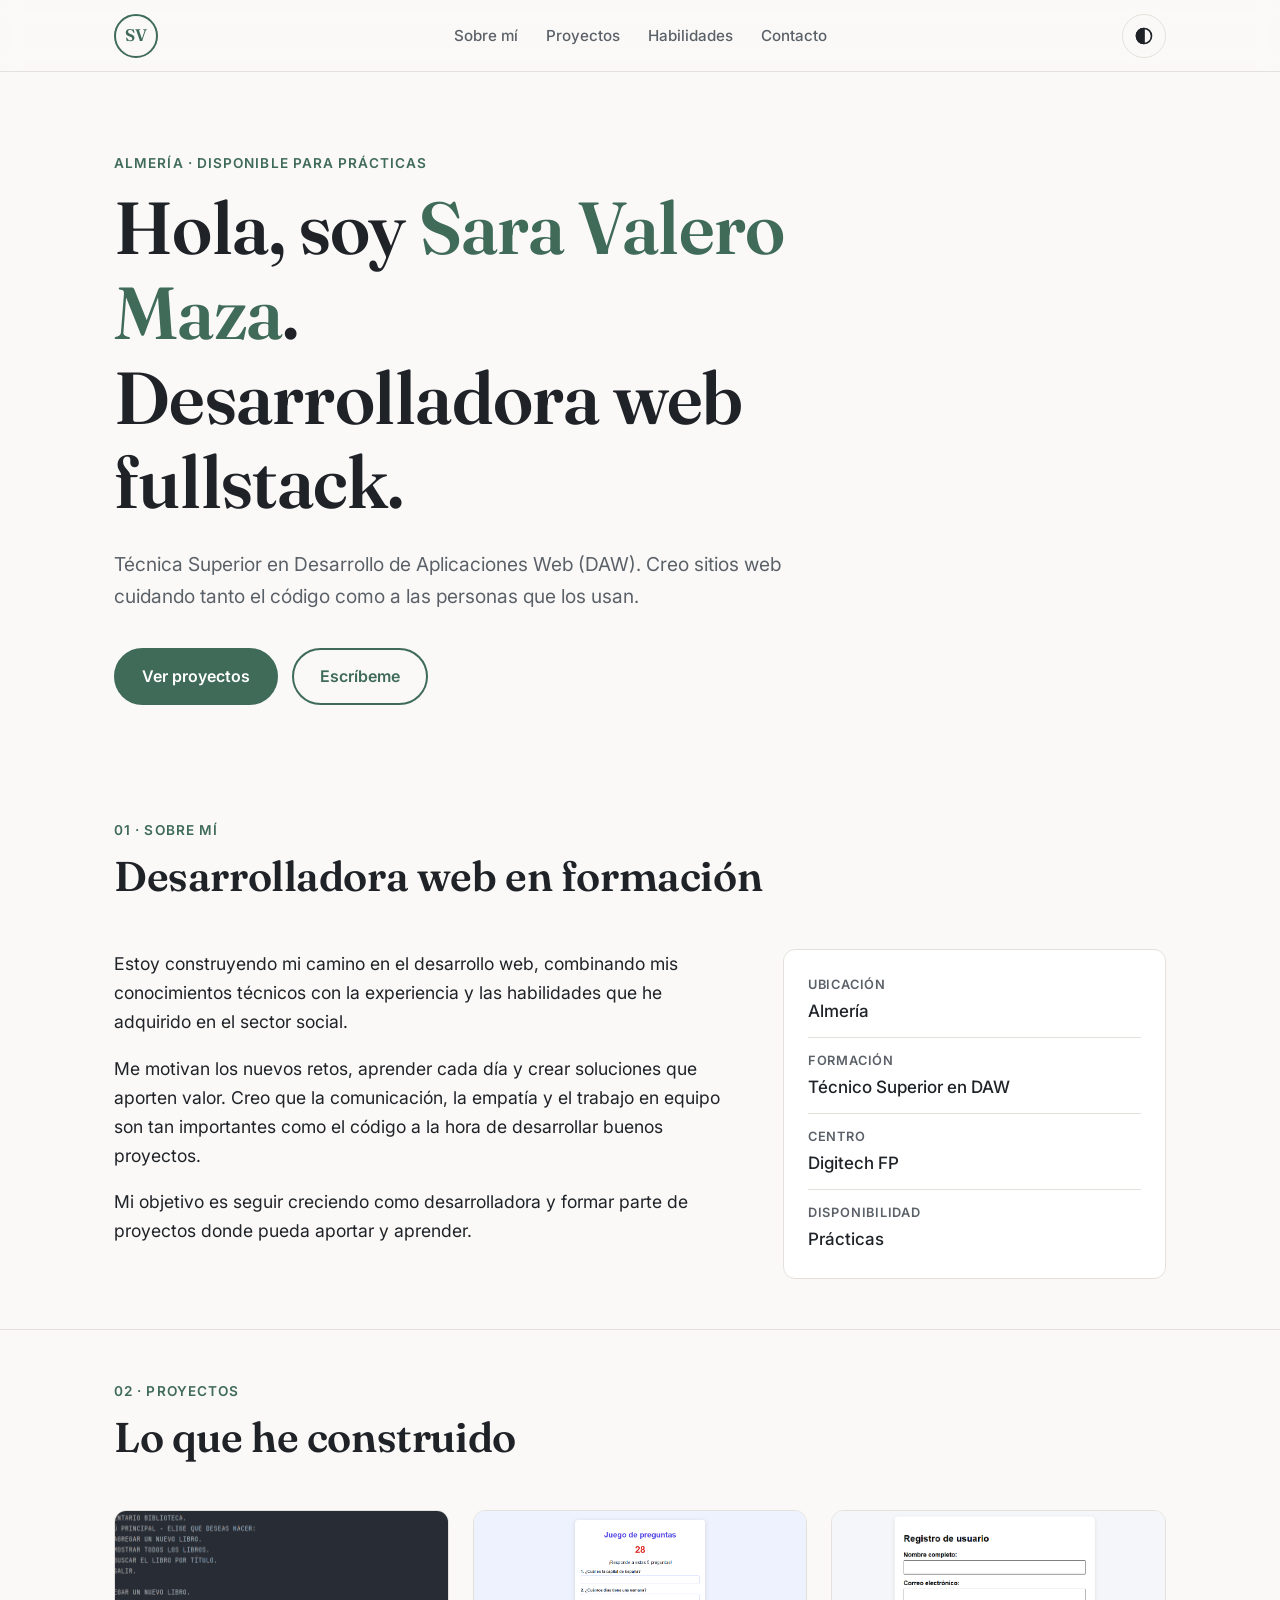
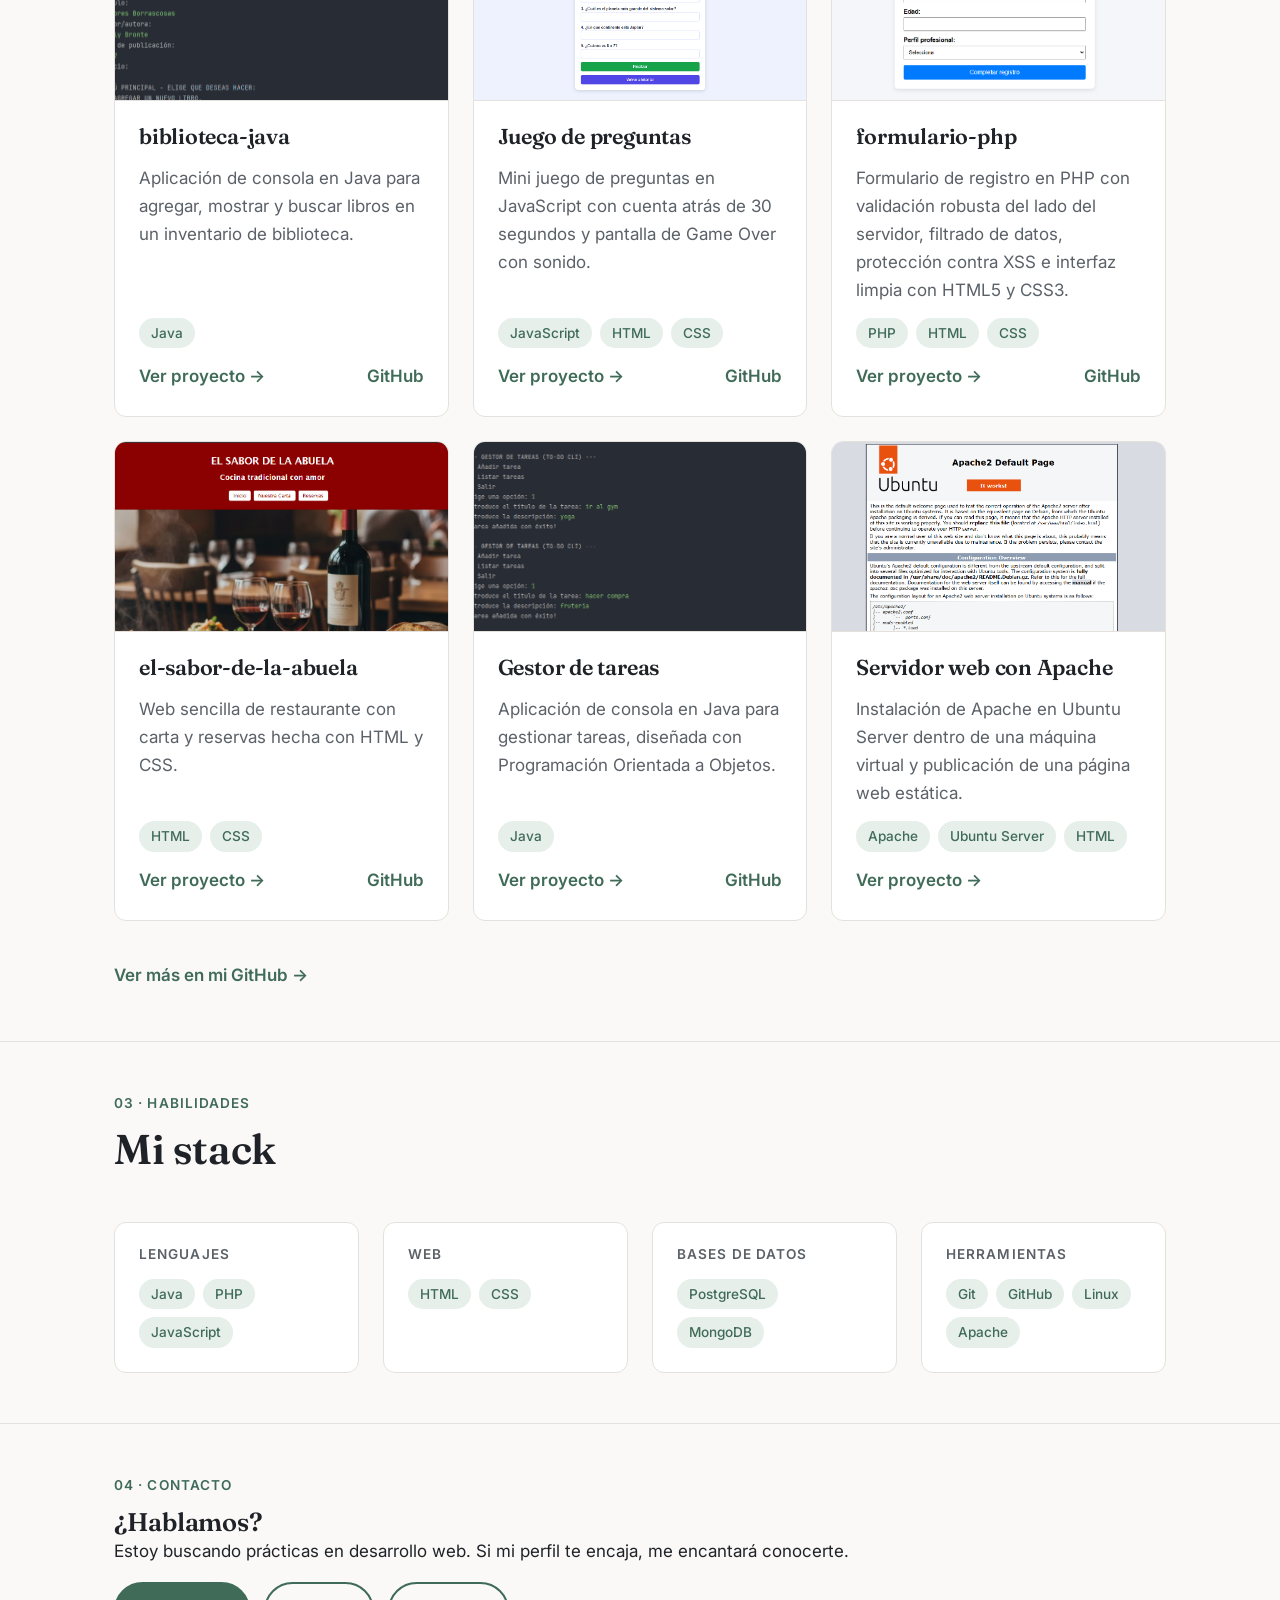
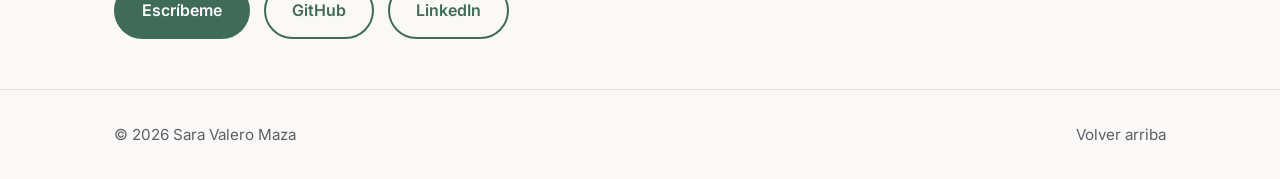
==== commit 25f754dd: "añado img vista previa juego de preguntas" ====
--- a/index.html
+++ b/index.html
@@ -104,7 +104,7 @@
           </article>
 
           <article class="card reveal">
-            <div class="card-visual pv-juego-preguntas-js" style="--preview: url('img-proyectos/juego-preguntas-js-preview.png')" aria-hidden="true"></div>
+            <div class="card-visual pv-juego-preguntas-js" style="--preview: url('img-proyectos/juego-preguntas-js-1.png')" aria-hidden="true"></div>
             <div class="card-body">
               <h3>Juego de preguntas</h3>
               <p>Mini juego de preguntas en JavaScript con cuenta atrás de 30 segundos y pantalla de Game Over con sonido.</p>
